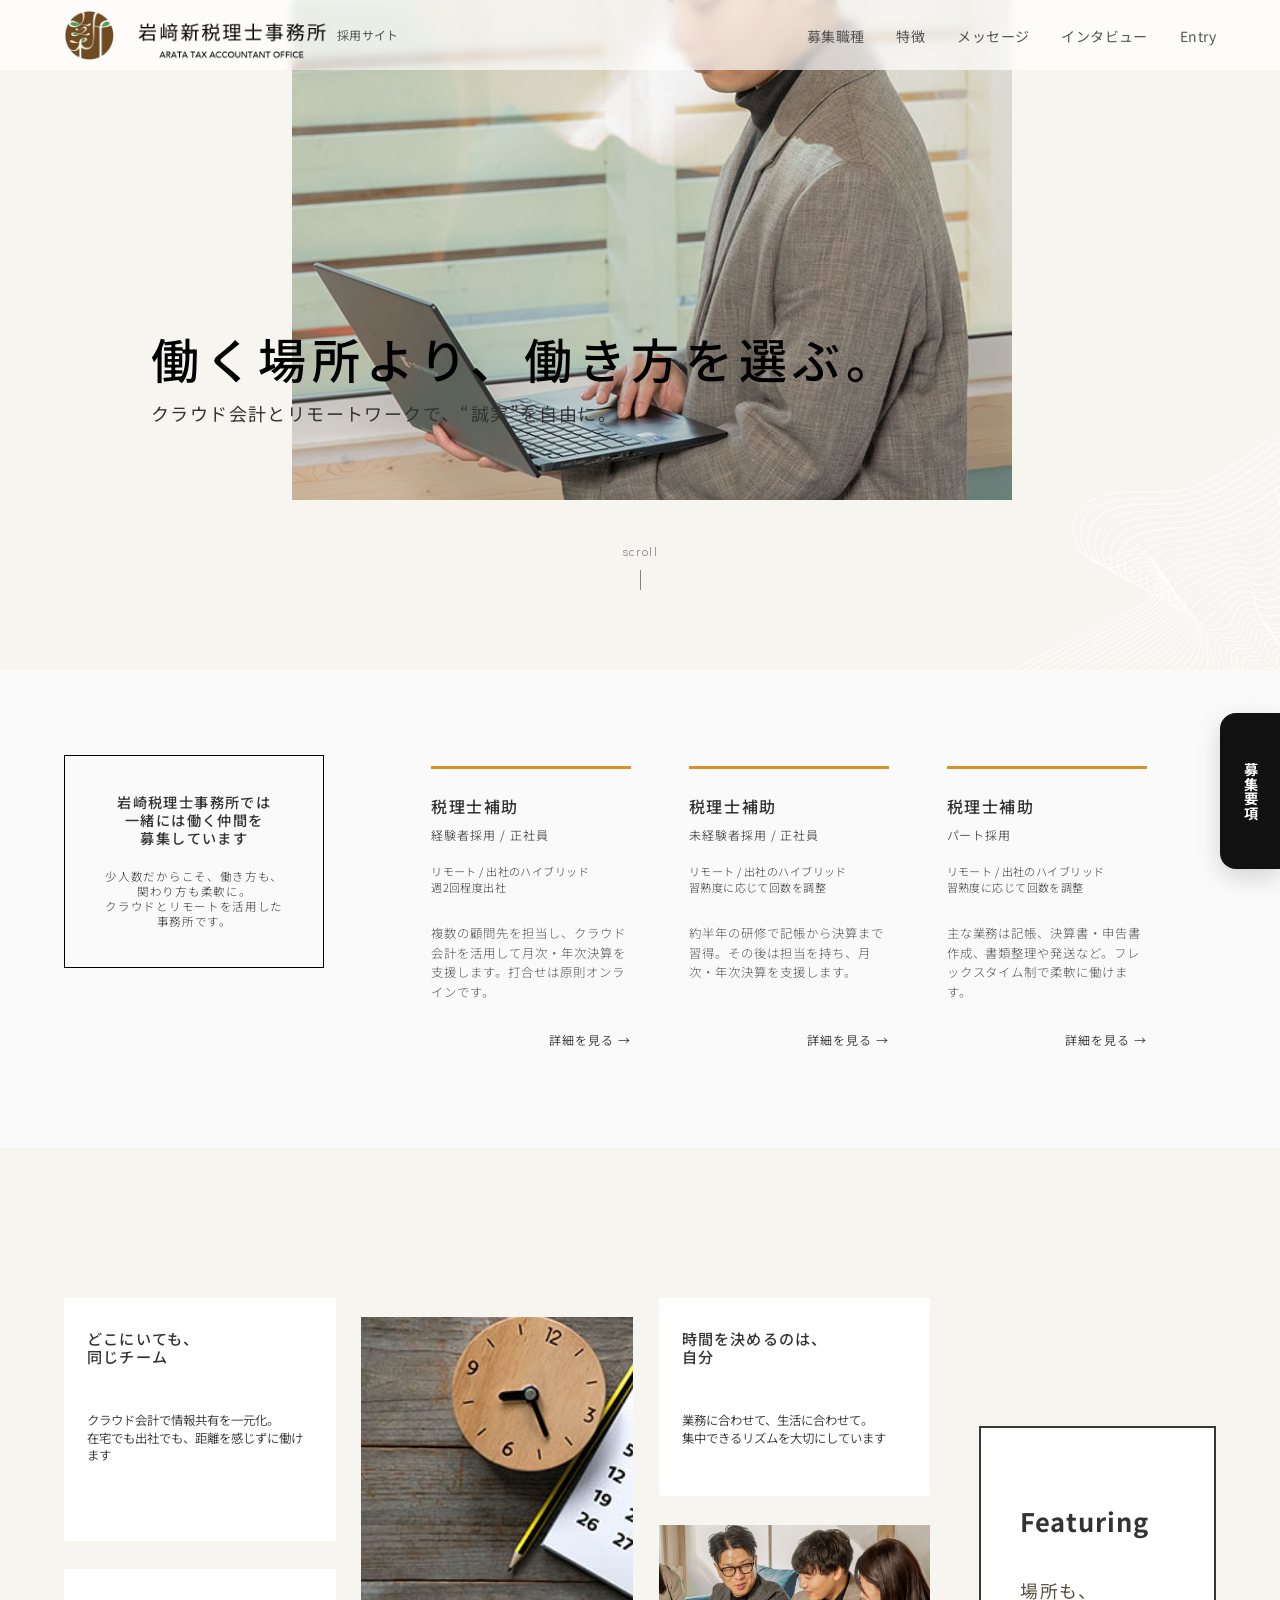
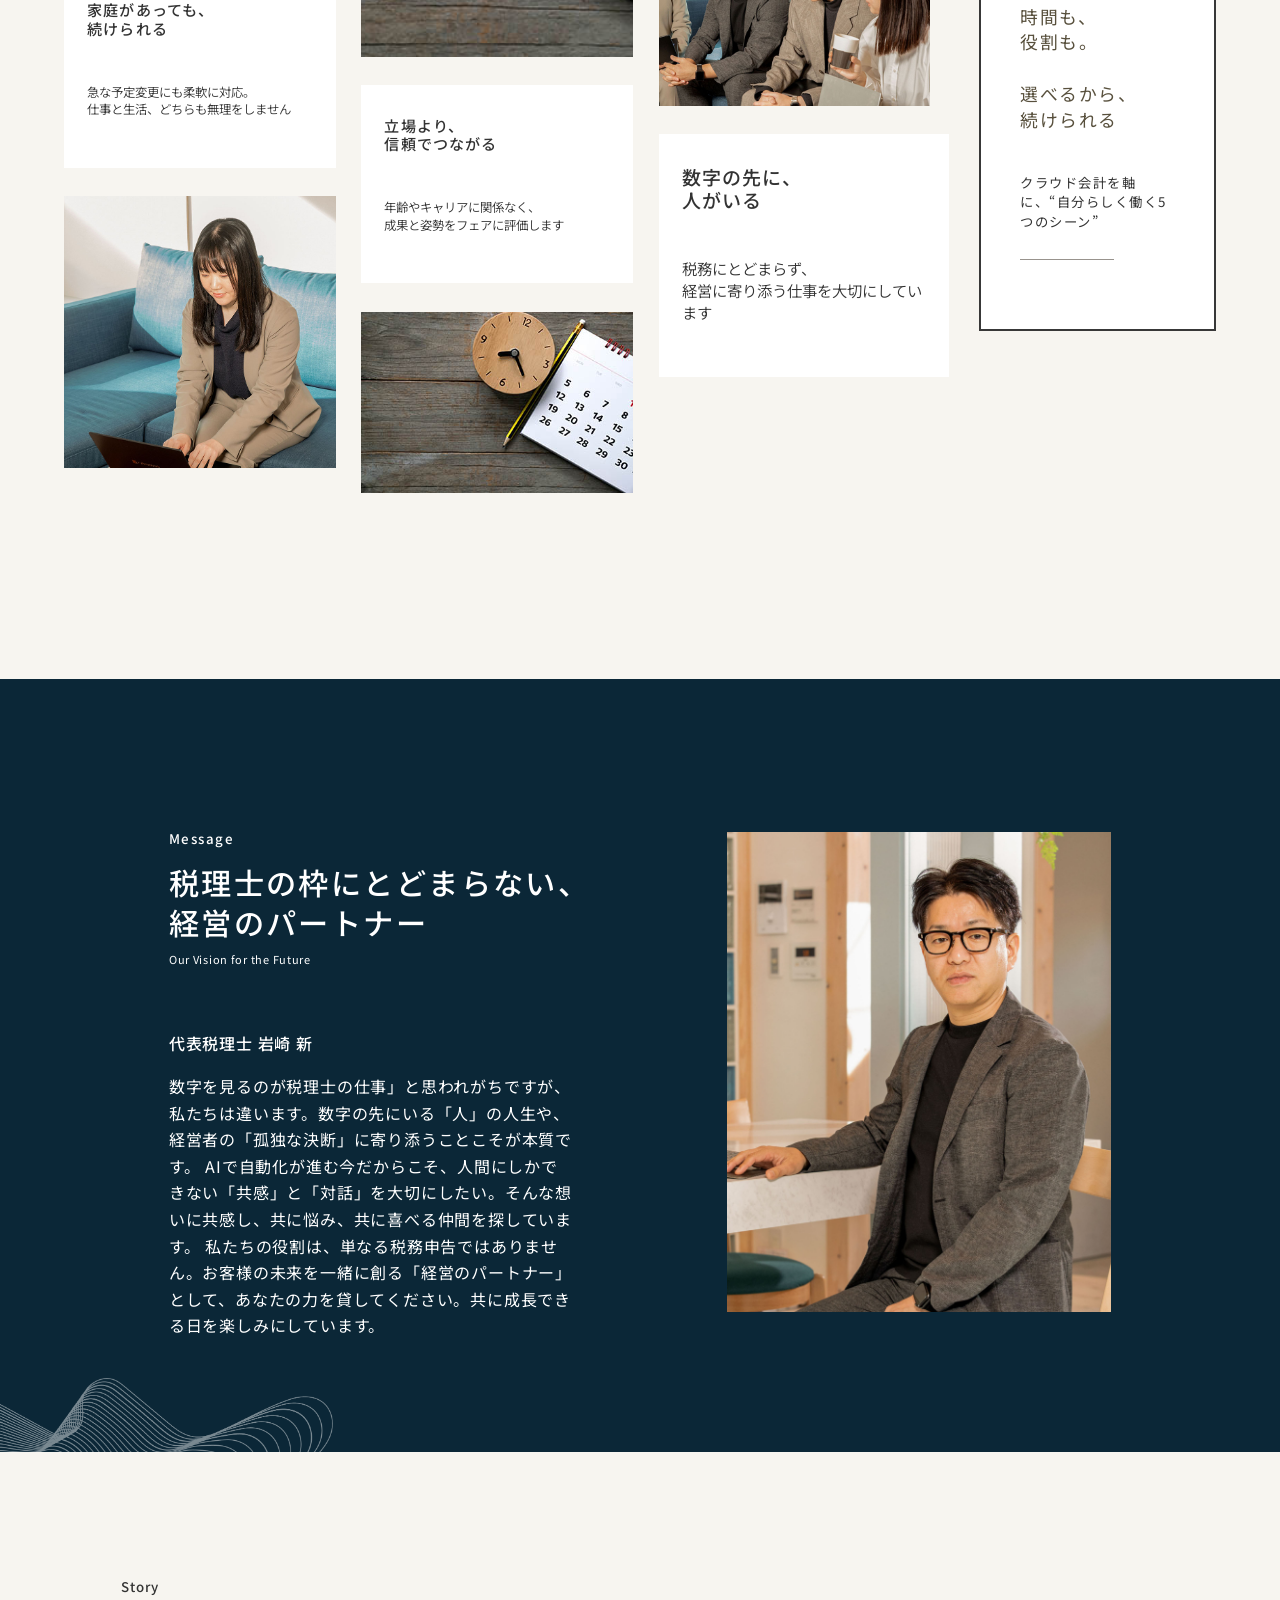
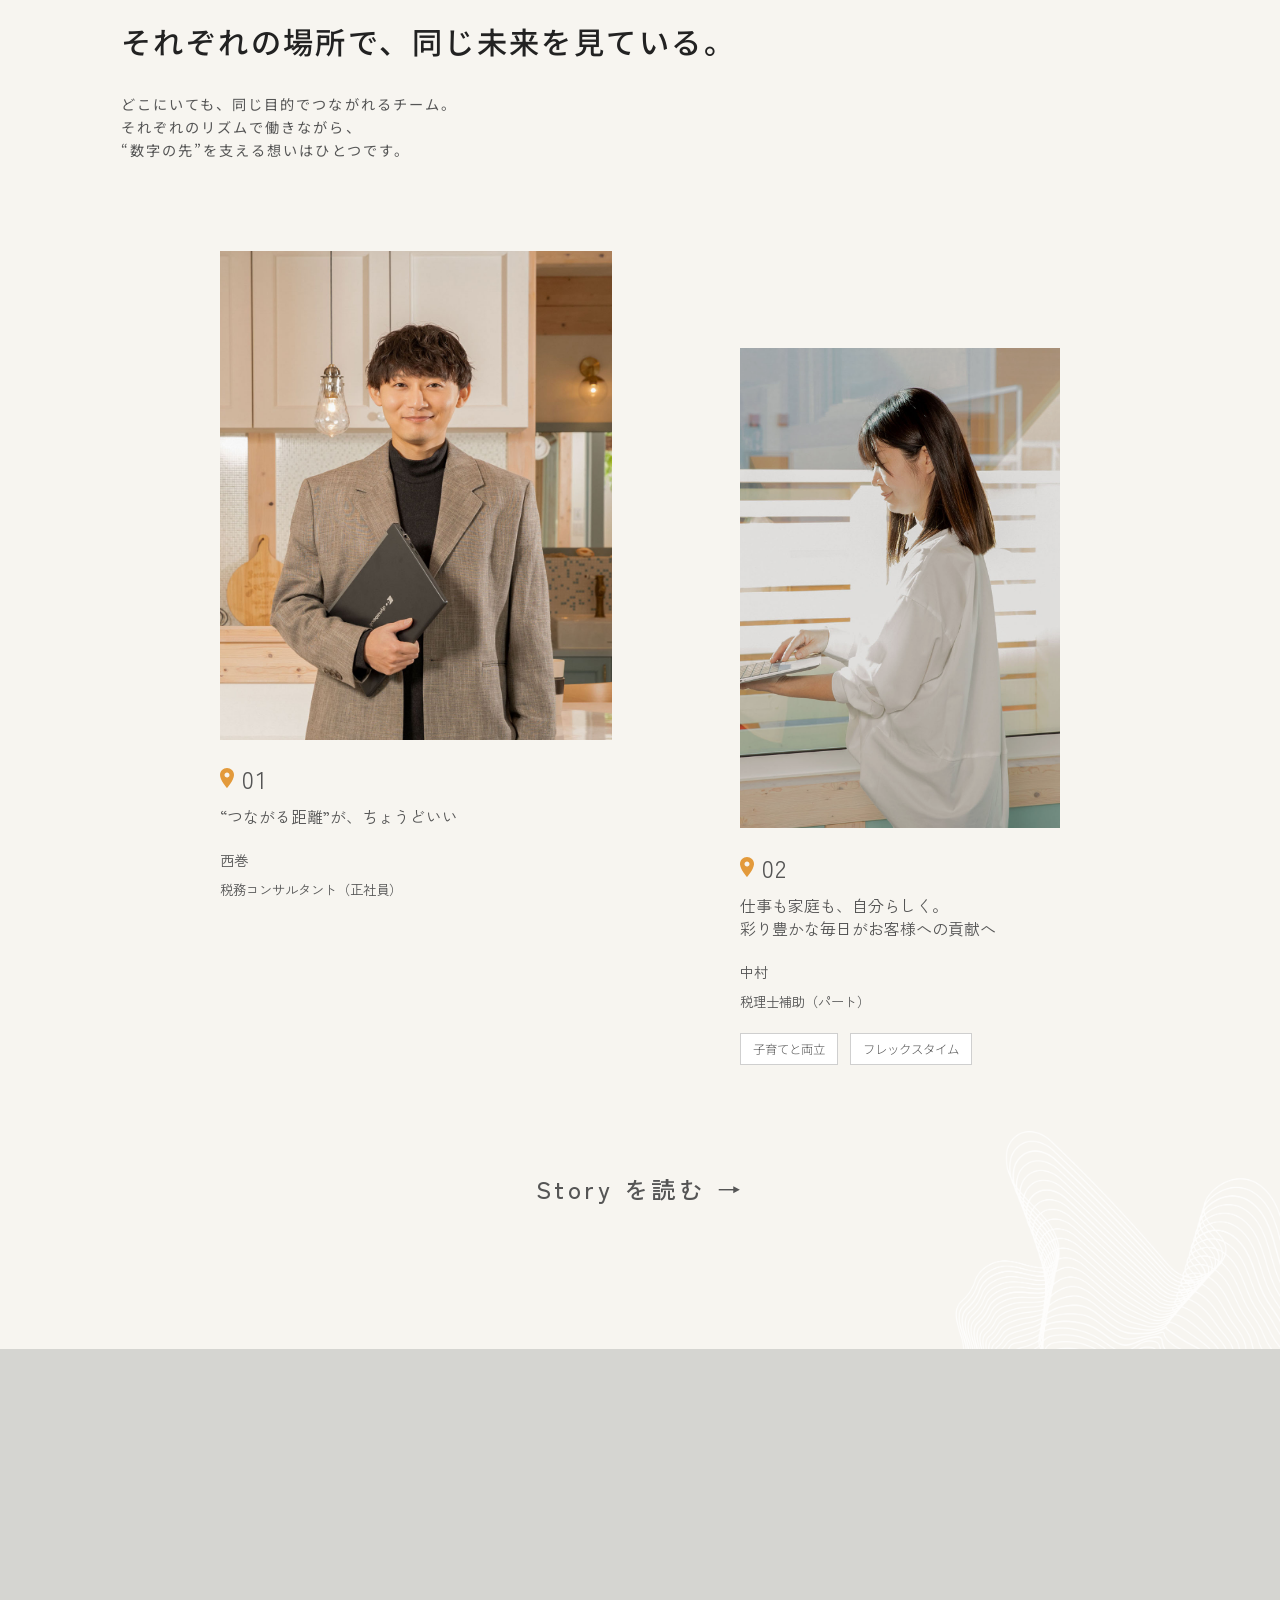
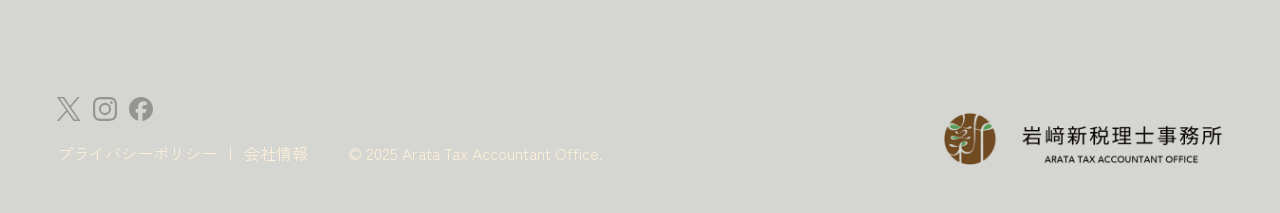
==== index.html @ b3fbb9f5 "Add files via upload 四校" ====
<!DOCTYPE html>
<html lang="ja">
<head>
  <meta charset="UTF-8" />
  <meta name="viewport" content="width=device-width, initial-scale=1.0" />
  <link rel="preconnect" href="https://fonts.googleapis.com">
  <link rel="preconnect" href="https://fonts.gstatic.com" crossorigin>
  <link href="https://fonts.googleapis.com/css2?family=Zen+Kaku+Gothic+New:wght@300;400;500;700&display=swap" rel="stylesheet">
  <link href="https://fonts.googleapis.com/css2?family=Noto+Sans+JP:wght@400;500&display=swap" rel="stylesheet">
  <link rel="icon" href="img/favicon.png">
  <title>採用情報｜岩﨑新税理士事務所</title>
  <link rel="stylesheet" href="./css/style.css">
</head>
<body class="page-home">
  <header class="site-header">
    <div class="site-header__inner l-container">
      <div class="site-header__branding">
        <h1 class="site-header__logo">
          <a href="index.html" class="site-header__logo-link">
            <img src="img/logo_header.png" alt="岩崎税理士事務所">
          </a>
        </h1>

        <p class="site-header__label">採用サイト</p>
      </div>

      <nav class="site-header__nav" aria-label="グローバルナビゲーション">
        <ul class="site-header__list">
          <li class="site-header__item">
            <a href="#recruit" class="site-header__link">募集職種</a>
          </li>
          <li class="site-header__item">
            <a href="#feature" class="site-header__link">特徴</a>
          </li>
          <li class="site-header__item">
            <a href="#message" class="site-header__link">メッセージ</a>
          </li>
          <li class="site-header__item">
            <a href="#story" class="site-header__link">インタビュー</a>
          </li>
          <li class="site-header__item">
            <a href="entry/index.html" class="site-header__link">Entry</a>
          </li>
        </ul>
      </nav>
    </div>
  </header>
  <header class="sp-header">
    <a href="./" class="sp-header__brand" aria-label="岩崎新税理士事務所 採用サイト">
      <img src="img/logo_header.png" alt="岩崎新税理士事務所">
      <span class="sp-header__site-label">採用サイト</span>
    </a>

    <button class="sp-header__menu" type="button" aria-label="メニューを開く" aria-expanded="false" aria-controls="sp-nav-panel">
    <svg xmlns="http://www.w3.org/2000/svg" width="20" height="17" viewBox="0 0 20 17" fill="none" aria-hidden="true">
      <rect width="20" height="1" fill="white"/>
      <rect y="8" width="20" height="1" fill="white"/>
      <rect y="16" width="20" height="1" fill="white"/>
    </svg>
    </button>
    <div class="sp-nav-overlay" id="sp-nav-overlay" aria-hidden="true"></div>

    <div class="sp-nav-panel" id="sp-nav-panel" aria-hidden="true">
      <nav class="sp-nav" aria-label="スマートフォンメニュー">
        <ul class="sp-nav__list">
          <li class="sp-nav__item"><a href="#recruit">募集職種</a></li>
          <li class="sp-nav__item"><a href="#feature-sp">特徴</a></li>
          <li class="sp-nav__item"><a href="#message">メッセージ</a></li>
          <li class="sp-nav__item"><a href="#story">インタビュー</a></li>
          <li class="sp-nav__item"><a href="entry/index.html">Entry</a></li>
        </ul>
      </nav>
    </div>
  </header>
  <main>
    <section class="hero">
      <!-- 等高線 -->
      <div class="hero__ornament" aria-hidden="true">
       <img src="img/contour.png" alt="">
      </div>
      <div class="hero__inner l-container">
        <div class="hero__visual-area">
          <figure class="hero__image-box">
            <picture>
              <source media="(max-width: 768px)" srcset="./img/nishimaki-sp-FV.jpg">
              <img src="./img/nishimaki-pc-FV.jpg" alt="西巻先生">
            </picture>
          </figure>
          <div class="hero__copy">
            <h1 class="hero__title">働く場所より、働き方を選ぶ。</h1>
            <p class="hero__subtitle">クラウド会計とリモートワークで、“誠実”を自由に。</p>
          </div>
        </div>
        <div class="hero__scroll">
          <span class="hero__scroll-text">scroll</span>
          <span class="hero__scroll-line"></span>
        </div>
      </div>
    </section>
  
    <!--追従するCTAボタン-->
    <a href="requirements/index.html" class="fv-cta" aria-label="募集要項へ移動">
      <span class="fv-cta__text">募集要項</span>
    </a>

    <section class="recruit" id="recruit">
      <div class="recruit__inner l-container">
        
        <div class="recruit__lead-box">
          <div class="recruit__lead-inner">
            <h2 class="recruit__lead-title">
              岩崎税理士事務所では<br>
              一緒には働く仲間を<br>
              募集しています
            </h2>
            <p class="recruit__lead-text">
              少人数だからこそ、働き方も、<br>
              関わり方も柔軟に。<br>
              クラウドとリモートを活用した<br>
              事務所です。
            </p>
          </div>
        </div>

        <div class="recruit__content-area">
          <article class="recruit__card">
            <h3 class="recruit__card-title">税理士補助</h3>
            <p class="recruit__card-status">経験者採用 / 正社員</p>
            <p class="recruit__card-desc">リモート / 出社のハイブリッド<br>週2回程度出社</p>
            <p class="recruit__card-detail">複数の顧問先を担当し、クラウド会計を活用して月次・年次決算を支援します。打合せは原則オンラインです。</p>
            <a href="requirements/index.html" class="recruit__card-link">詳細を見る →</a>
          </article>

          <article class="recruit__card">
            <h3 class="recruit__card-title">税理士補助</h3>
            <p class="recruit__card-status">未経験者採用 / 正社員</p>
            <p class="recruit__card-desc">リモート / 出社のハイブリッド<br>習熟度に応じて回数を調整</p>
            <p class="recruit__card-detail">約半年の研修で記帳から決算まで習得。その後は担当を持ち、月次・年次決算を支援します。</p>
            <a href="requirements/index.html" class="recruit__card-link">詳細を見る →</a>
          </article>

          <article class="recruit__card">
            <h3 class="recruit__card-title">税理士補助</h3>
            <p class="recruit__card-status">パート採用</p>
            <p class="recruit__card-desc">リモート / 出社のハイブリッド<br>習熟度に応じて回数を調整</p>
            <p class="recruit__card-detail">主な業務は記帳、決算書・申告書作成、書類整理や発送など。フレックスタイム制で柔軟に働けます。</p>
            <a href="requirements/index.html" class="recruit__card-link">詳細を見る →</a>
          </article>
        </div>

      </div>
    </section>

  <section class="feature" id="feature">
    <div class="feature__inner l-container">

      <div class="feature__col feature__col--left">
        <article class="feature-card feature-card--text feature-card--t1">
          <h2 class="feature-card__title">どこにいても、<br>同じチーム</h2>
          <p class="feature-card__text">
            クラウド会計で情報共有を一元化。<br>在宅でも出社でも、距離を感じずに働けます
          </p>
        </article>

        <article class="feature-card feature-card--text feature-card--t2">
          <h2 class="feature-card__title">家庭があっても、<br>続けられる</h2>
          <p class="feature-card__text">
            急な予定変更にも柔軟に対応。<br>仕事と生活、どちらも無理をしません
          </p>
        </article>

        <figure class="feature-card feature-card--photo feature-card--p1">
          <img src="./img/featuring-women.jpg" alt="働く人物">
        </figure>
      </div>

      <div class="feature__col feature__col--center">
        <figure class="feature-card feature-card--photo feature-card--p2">
          <img src="img/sumple.jpg" alt="電球の写真">
        </figure>

        <article class="feature-card feature-card--text feature-card--t3">
          <h2 class="feature-card__title">立場より、<br>信頼でつながる</h2>
          <p class="feature-card__text">
            年齢やキャリアに関係なく、<br>成果と姿勢をフェアに評価します
          </p>
        </article>

        <figure class="feature-card feature-card--photo feature-card--p3">
          <img src="img/sumple.jpg" alt="時計とカレンダー">
        </figure>
      </div>

      <div class="feature__col feature__col--right">
        <article class="feature-card feature-card--text feature-card--t4">
          <h2 class="feature-card__title">時間を決めるのは、<br>自分</h2>
          <p class="feature-card__text">
            業務に合わせて、生活に合わせて。<br>集中できるリズムを大切にしています
          </p>
        </article>

        <figure class="feature-card feature-card--photo feature-card--p4">
          <img src="./img/featuring-set.jpg" alt="打ち合わせ風景">
        </figure>

        <article class="feature-card feature-card--text feature-card--t5">
          <h2 class="feature-card__title">数字の先に、<br>人がいる</h2>
          <p class="feature-card__text">
            税務にとどまらず、<br>経営に寄り添う仕事を大切にしています
          </p>
        </article>
      </div>

      <aside class="feature-panel">
        <div class="feature-panel__inner">
          <p class="feature-panel__heading">Featuring</p>
          <h2 class="feature-panel__title">
            場所も、<br>
            時間も、<br>
            役割も。<br>
            <br>
            選べるから、<br>
            続けられる
          </h2>
          <p class="feature-panel__text">
            クラウド会計を軸に、“自分らしく働く5つのシーン”
          </p>
          <span class="feature-panel__line"></span>
        </div>
      </aside>

    </div>
  </section>

  <section class="feature-sp" id="feature-sp" aria-labelledby="feature-sp-title">
    <div class="feature-sp__viewport">
      <div class="feature-sp__track">
        
        <aside class="feature-sp__panel">
          <div class="feature-sp__panel-inner">
            <p class="feature-sp__eyebrow" aria-hidden="true">
              <span class="feature-sp__eyebrow-f">F</span><span class="feature-sp__eyebrow-rest">eaturing</span>
            </p>

            <h2 class="feature-sp__lead" id="feature-sp-title">
              <span class="feature-sp__lead-top">
                <span>場所も、</span>
                <span>時間も、</span>
                <span>役割も。</span>
              </span>
              <span class="feature-sp__lead-bottom">
                選べるから、<br>
                続けられる
              </span>
            </h2>

            <p class="feature-sp__intro">
              クラウド会計を軸に、<br>
              “自分らしく働く5つのシーン”
            </p>
          </div>
        </aside>

        <article class="feature-sp__card">
          
          <div class="feature-sp__body">
            <h3 class="feature-sp__title">
              どこにいても、<br>
              同じチーム
            </h3>
            <p class="feature-sp__text">
              クラウド会計で情報共有を一元化。<br>
              在宅でも出社でも、距離を感じずに働けます
            </p>
          </div>
          <figure class="feature-sp__image">
            <img src="./img/featuring-women.jpg" alt="働く人物">
          </figure>
        </article>

        <article class="feature-sp__card">
          
          <div class="feature-sp__body">
            <h3 class="feature-sp__title">
              時間を決めるのは、自分
            </h3>
            <p class="feature-sp__text">
              業務に合わせて、<br>
              生活に合わせて。<br>
              集中できるリズムを大切にしています
            </p>
          </div>
          <figure class="feature-sp__image">
            <img src="./img/sumple.jpg" alt="時計とカレンダー">
          </figure>
        </article>

        <article class="feature-sp__card">
          
          <div class="feature-sp__body">
            <h3 class="feature-sp__title">
              家庭があっても、続けられる
            </h3>
            <p class="feature-sp__text">
              急な予定変更にも柔軟に対応。<br>
              仕事と生活、どちらも無理をしません
            </p>
          </div>
          <figure class="feature-sp__image">
            <img src="./img/featuring-set.jpg" alt="打ち合わせ風景">
          </figure>
        </article>

        <article class="feature-sp__card">
          
          <div class="feature-sp__body">
            <h3 class="feature-sp__title">
              立場より、<br>
              信頼でつながる
            </h3>
            <p class="feature-sp__text">
              年齢やキャリアに関係なく、<br>
              成果と姿勢をフェアに評価します
            </p>
          </div>
          <figure class="feature-sp__image">
            <img src="./img/sumple.jpg" alt="電球の写真">
          </figure>
        </article>

        <article class="feature-sp__card">
          
          <div class="feature-sp__body">
            <h3 class="feature-sp__title">
              数字の先に、<br>人がいる
            </h3>
            <p class="feature-sp__text">
              税務にとどまらず、<br>
              経営に寄り添う仕事を大切にしています
            </p>
          </div>
          <figure class="feature-sp__image">
            <img src="./img/sumple.jpg" alt="書類を見る人物">
          </figure>
        </article>

      </div>
    </div>
  </section>
  

  <section class="message" id="message">
    <div class="message__ornament" aria-hidden="true">
     <img src="img/contour2.png" alt="">
    </div>
    <div class="message__inner l-container">
    <div class="message__header">
      <p class="message__eyebrow">Message</p>
      <h2 class="message__title">
        税理士の枠にとどまらない、<br>
        経営のパートナー 
      </h2>
      <p class="message__sub">Our Vision for the Future</p>
    </div>

    <figure class="message__image">
      <img src="./img/iwasaki.jpg" alt="メッセージセクションの人物写真">
    </figure>

    <div class="message__text">
      <p class="message__name">代表税理士 岩崎 新</p>
      <p>
        数字を見るのが税理士の仕事」と思われがちですが、私たちは違います。数字の先にいる「人」の人生や、経営者の「孤独な決断」に寄り添うことこそが本質です。 AIで自動化が進む今だからこそ、人間にしかできない「共感」と「対話」を大切にしたい。そんな想いに共感し、共に悩み、共に喜べる仲間を探しています。 私たちの役割は、単なる税務申告ではありません。お客様の未来を一緒に創る「経営のパートナー」として、あなたの力を貸してください。共に成長できる日を楽しみにしています。
      </p>
    </div>
    </div>
  </section>

  <section class="top-story" id="story">
   <div class="story__ornament" aria-hidden="true">
    <img src="img/contour3.png" alt="">
   </div>
   <div class="story__inner l-container">
    <div class="story__heading">
      <p class="story__eyebrow">Story</p>
      <h2 class="story__title">それぞれの場所で、<br class="u-sp">同じ未来を見ている。</h2>
      <p class="story__lead">
        どこにいても、同じ目的でつながれるチーム。<br>
        それぞれのリズムで働きながら、<br>
        “数字の先”を支える想いはひとつです。
      </p>
    </div>

    <div class="story__list">
      <article class="story-card story-card--01">
        <div class="story-card__intro">
          <div class="story-card__head">
            <span class="story-card__pin" aria-hidden="true">
              <svg xmlns="http://www.w3.org/2000/svg" width="14" height="20" viewBox="0 0 14 20" fill="none">
                <path d="M7 9.5C6.33696 9.5 5.70107 9.23661 5.23223 8.76777C4.76339 8.29893 4.5 7.66304 4.5 7C4.5 6.33696 4.76339 5.70107 5.23223 5.23223C5.70107 4.76339 6.33696 4.5 7 4.5C7.66304 4.5 8.29893 4.76339 8.76777 5.23223C9.23661 5.70107 9.5 6.33696 9.5 7C9.5 7.3283 9.43534 7.65339 9.3097 7.95671C9.18406 8.26002 8.99991 8.53562 8.76777 8.76777C8.53562 8.99991 8.26002 9.18406 7.95671 9.3097C7.65339 9.43534 7.3283 9.5 7 9.5ZM7 0C5.14348 0 3.36301 0.737498 2.05025 2.05025C0.737498 3.36301 0 5.14348 0 7C0 12.25 7 20 7 20C7 20 14 12.25 14 7C14 5.14348 13.2625 3.36301 11.9497 2.05025C10.637 0.737498 8.85652 0 7 0Z" fill="#E39A3B"/>
              </svg>
            </span>
            <p class="story-card__number">01</p>
          </div>
          <h3 class="story-card__catch">“つながる距離”が、ちょうどいい</h3>
        </div>

        <figure class="story-card__image">
          <picture>
          <source media="(max-width: 768px)" srcset="./img/nishimaki-story-sp.jpg">
          <img src="./img/nishimaki-story.jpg" alt="西巻">
        </picture>
        </figure>

        <div class="story-card__profile">
          <p class="story-card__profile-inline">西巻 <span>|</span> 税務コンサルタント（正社員）</p>
          <p class="story-card__name">西巻</p>
          <p class="story-card__meta">税務コンサルタント（正社員）</p>
        </div>
      </article>

      <article class="story-card story-card--02">
        <div class="story-card__intro">
          <div class="story-card__head">
            <span class="story-card__pin" aria-hidden="true">
              <svg xmlns="http://www.w3.org/2000/svg" width="14" height="20" viewBox="0 0 14 20" fill="none">
                <path d="M7 9.5C6.33696 9.5 5.70107 9.23661 5.23223 8.76777C4.76339 8.29893 4.5 7.66304 4.5 7C4.5 6.33696 4.76339 5.70107 5.23223 5.23223C5.70107 4.76339 6.33696 4.5 7 4.5C7.66304 4.5 8.29893 4.76339 8.76777 5.23223C9.23661 5.70107 9.5 6.33696 9.5 7C9.5 7.3283 9.43534 7.65339 9.3097 7.95671C9.18406 8.26002 8.99991 8.53562 8.76777 8.76777C8.53562 8.99991 8.26002 9.18406 7.95671 9.3097C7.65339 9.43534 7.3283 9.5 7 9.5ZM7 0C5.14348 0 3.36301 0.737498 2.05025 2.05025C0.737498 3.36301 0 5.14348 0 7C0 12.25 7 20 7 20C7 20 14 12.25 14 7C14 5.14348 13.2625 3.36301 11.9497 2.05025C10.637 0.737498 8.85652 0 7 0Z" fill="#E39A3B"/>
              </svg>
            </span>
            <p class="story-card__number">02</p>
          </div>
          <h3 class="story-card__catch">
            仕事も家庭も、自分らしく。<br>
            彩り豊かな毎日がお客様への貢献へ
          </h3>
        </div>

        <figure class="story-card__image" data-tone="bright">
          <picture>
            <source media="(max-width: 768px)" srcset="./img/nakamura-story-sp.jpg">
            <img src="./img/nakamura-story-top.jpg" alt="中村">
          </picture>
        </figure>

        <div class="story-card__profile">
          <p class="story-card__profile-inline">中村 <span>|</span> 税理士補助（パート）</p>
          <p class="story-card__name">中村</p>
          <p class="story-card__meta">税理士補助（パート）</p>
        </div>

        <div class="story-card__tags">
          <span class="story-card__tag">子育てと両立</span>
          <span class="story-card__tag">フレックスタイム</span>
        </div>
      </article>
    </div>

    <div class="story__footer">
      <a href="story/index.html" class="story__link">Story を読む →</a>
    </div>
   </div>
  </section>
  </main>
  <footer class="site-footer">
   <div class="site-footer__inner l-container">

    <div class="site-footer__left">
      <div class="site-footer__social">
        <a href="https://x.com/taxmania11" target="_blank" class="site-footer__social-link" aria-label="X">
          <img src="img/icon-X.svg" alt="X">
        </a>
        <a href="https://www.instagram.com/iwasaki_tax_office/" target="_blank"class="site-footer__social-link" aria-label="Instagram">
          <img src="img/icon-Instagram.svg" alt="Instagram" target="_blank">
        </a>
        <a href="https://www.facebook.com/people/%E5%B2%A9%EF%A8%91%E6%96%B0%E7%A8%8E%E7%90%86%E5%A3%AB%E4%BA%8B%E5%8B%99%E6%89%80/100089479747477/" target="_blank"class="site-footer__social-link" aria-label="Facebook">
          <img src="img/icon-facebook.svg" alt="Facebook">
        </a>
      </div>

      <div class="site-footer__bottom">
        <nav class="site-footer__nav" aria-label="フッターナビゲーション">
          <a href="https://iwasaki-taxoffice.jp/privacy/" class="site-footer__nav-link">プライバシーポリシー</a>
          <a href="https://iwasaki-taxoffice.jp/office/" class="site-footer__nav-link">会社情報</a>
        </nav>

        <p class="site-footer__copy">
          © 2025 Arata Tax Accountant Office.
        </p>
      </div>
    </div>

    <div class="site-footer__right">
      <a href="index.html" class="site-header__logo-link">
        <img src="./img/logo_header.png" alt="岩崎税理士事務所">
      </a>
    </div>

   </div>
  </footer>

  

  <script>
    //ページ読み込みフェードイン
    window.addEventListener('load', () => {
      document.body.classList.add('is-loaded');
    });
    //ヘッダーの昇降
    let lastScrollY = window.scrollY;
    const header = document.querySelector('.site-header');

    window.addEventListener('scroll', () => {
    const currentScrollY = window.scrollY;

    if (Math.abs(currentScrollY - lastScrollY) < 5) return;

    if (currentScrollY > lastScrollY && currentScrollY > 80) {
        header.classList.add('is-hidden');
    } else {
        header.classList.remove('is-hidden');
    }

    lastScrollY = currentScrollY;
    });

    //追従するCTAボタンのscript
    const cta = document.querySelector('.fv-cta');
    const footer = document.querySelector('.site-footer');

    const observer = new IntersectionObserver((entries) => {
      entries.forEach(entry => {
        if (entry.isIntersecting) {
          cta.classList.add('is-hidden');
        } else {
          cta.classList.remove('is-hidden');
        }
      });
    });

    observer.observe(footer);

  // -----------------------------------------------------------------
  // フェードアップ
  // -----------------------------------------------------------------
  const cards = document.querySelectorAll('.story-card');

  // 【修正箇所1】
  // Observerの中では、自分自身を el として参照するように
  // setTimeoutを整理します。
  const storyObserver = new IntersectionObserver((entries) => {
      entries.forEach((entry) => {
        if (entry.isIntersecting) {
          const el = entry.target;

          if (el.classList.contains('story-card--01')) {
            setTimeout(() => el.classList.add('is-show'), 0);
          }

          if (el.classList.contains('story-card--02')) {
            setTimeout(() => el.classList.add('is-show'), 200);
          }

          // 【修正箇所2】
          // 監視を解除する処理を、setTimeoutの外（＝この el が画面に入った時点）
          // に、1回だけ記述します。
          storyObserver.unobserve(el);
        }
      });
    }, {
      rootMargin: '0px 0px -150px 0px',
      threshold: 0.2
    });

// 【修正箇所3】
// ここで、正しいObserver名（storyObserver）を使って監視を開始します。
cards.forEach(card => storyObserver.observe(card));
    //ハンバーガー開閉のscript
    document.addEventListener('DOMContentLoaded', function () {
    const menuButton = document.querySelector('.sp-header__menu');
    const navPanel = document.querySelector('.sp-nav-panel');
    const overlay = document.querySelector('.sp-nav-overlay');
    const navLinks = document.querySelectorAll('.sp-nav__item a');

    if (!menuButton || !navPanel || !overlay) return;

    const openNav = () => {
      navPanel.classList.remove('is-closing');
      overlay.classList.remove('is-closing');

      navPanel.classList.add('is-open');
      overlay.classList.add('is-open');
      document.body.classList.add('is-nav-open');

      menuButton.setAttribute('aria-expanded', 'true');
      menuButton.setAttribute('aria-label', 'メニューを閉じる');
      navPanel.setAttribute('aria-hidden', 'false');
      overlay.setAttribute('aria-hidden', 'false');
    };

    const closeNav = () => {
      navPanel.classList.add('is-closing');
      overlay.classList.add('is-closing');

      navPanel.classList.remove('is-open');
      overlay.classList.remove('is-open');
      document.body.classList.remove('is-nav-open');

      menuButton.setAttribute('aria-expanded', 'false');
      menuButton.setAttribute('aria-label', 'メニューを開く');
      navPanel.setAttribute('aria-hidden', 'true');
      overlay.setAttribute('aria-hidden', 'true');

      window.setTimeout(() => {
        navPanel.classList.remove('is-closing');
        overlay.classList.remove('is-closing');
      }, 240);
    };

    const toggleNav = () => {
      const isOpen = menuButton.getAttribute('aria-expanded') === 'true';
      if (isOpen) {
        closeNav();
      } else {
        openNav();
      }
    };

    menuButton.addEventListener('click', toggleNav);
    overlay.addEventListener('click', closeNav);

    navLinks.forEach(link => {
      link.addEventListener('click', closeNav);
    });

    document.addEventListener('keydown', function (e) {
      if (e.key === 'Escape' && menuButton.getAttribute('aria-expanded') === 'true') {
        closeNav();
      }
    });
  });
  </script>

</body>
</html>
</body>
</html>
---- css/style.css ----
/* #region root reset base common*/
/* =============================================
   :root（共通トークン）
   ============================================= */
:root {
  --font-base: "Noto Sans JP", "Hiragino Sans", "Yu Gothic", sans-serif;
  --font-jp-gothic: "Zen Kaku Gothic New", sans-serif;

  --container-max: 1440px;
  --header-h: clamp(64px, 5.5vw, 80px);

  --color-header-bg: rgba(255, 255, 255, 0.67);
  --color-text: #333;
  --color-text-muted: #555;
  --color-text-strong: #222222;
  --color-bg-base: #F7F5F0;
  --footer-bg-base: #D5D5D1;

  --color-accent: #E39A3B;

  --header-label-size: clamp(12px, 0.9vw, 14px);
  --header-nav-size: clamp(14px, 0.9vw, 16px);

  --sp-nav-bg: #F7F5F2;
  --sp-nav-overlay: rgba(0, 0, 0, 0.28);
  --sp-nav-open-duration: 300ms;
  --sp-nav-close-duration: 220ms;
  --sp-nav-ease: ease;
  --sp-nav-width: calc(100% - 140px);
  --sp-nav-padding-top: 112px;
  --sp-nav-padding-x: 24px;

  --footer-gray: #D5D5D1;
  --footer-text: #FCEFD9;
  --footer-icon: #969592;

  --footer-height-pc: 464px;
  --footer-logo-w: 280px;
  --footer-icon-size: 24px;

  --footer-padding-x: clamp(24px, 4.44vw, 64px);
  --footer-padding-y: clamp(56px, 6.67vw, 96px);
  --footer-gap: clamp(32px, 5vw, 72px);

  --footer-font-size: 16px;
  --footer-font-size-sp: 14px;

  --footer-link-underline-h: 2px;
  --footer-link-underline-offset: -6px;
}


/* ============================================
   RESET（ブラウザ初期化）
   ============================================= */
*,
*::before,
*::after {
  box-sizing: border-box;
}

html {
  -webkit-text-size-adjust: 100%;
  scroll-behavior: smooth;
}

body {
  margin: 0;
}

h1, h2, h3, h4, h5, h6,
p,
figure,
blockquote,
dl,
dd {
  margin: 0;
}

ul, ol {
  margin: 0;
  padding: 0;
  list-style: none;
}

img {
  max-width: 100%;
  height: auto;
  display: block;
  border-style: none;
}

a {
  text-decoration: none;
  color: inherit;
}

button,
input,
select,
textarea {
  font: inherit;
  color: inherit;
  border: none;
  background: none;
  outline: none;
  appearance: none;
}

table {
  border-collapse: collapse;
  border-spacing: 0;
}

/* =============================================
   BASE / COMMON（全体共通ルール）
   ============================================= */

/* body */
body {
  font-family: var(--font-base);
  color: var(--color-text);
  background: var(--color-bg-base);
  line-height: 1.8;
  overflow-x: hidden;
}

/* リンク共通挙動 */
a {
  transition: opacity 0.3s ease-out;
}

/* hover（PC） */
@media (hover: hover) {
  a:hover {
    opacity: 0.65;
  }
}

/* タップ（SP） */
a:active {
  opacity: 0.9;
}

/* タップ時のハイライト無効 */
a, button {
  -webkit-tap-highlight-color: transparent;
}

.l-container {
  width: 100%;
  max-width: var(--container-max);
  margin-inline: auto;
  padding-inline: clamp(24px, 5vw, 64px);
  box-sizing: border-box;
}

/* 共通img安全策 */
img {
  vertical-align: bottom;
}

/* ボタンカーソル */
button {
  cursor: pointer;
}
/* #endregion */
/* ページ読み込みフェードイン */
.page-home {
  opacity: 0;
  transition: opacity .4s ease;
}

.page-home.is-loaded {
  opacity: 1;
}

/* #region Header*/
/* =============================================
   Header
   ============================================= */
.site-header {
  position: fixed;
  top: 0;
  left: 0;
  width: 100%;
  height: var(--header-h);
  z-index: 100;
  background: var(--color-header-bg);
  backdrop-filter: blur(4px);
  transform: translateY(0);
  transition: transform 240ms ease;
}

.site-header.is-hidden {
  transform: translateY(-100%);
}

.site-header__inner {
  height: 100%;
  display: flex;
  align-items: center;
  justify-content: space-between;
}

/* ---------------------------------------------
   Branding
   --------------------------------------------- */
.site-header__branding {
  display: flex;
  align-items: center;
  gap: 10px;
  min-width: 0;
}

.site-header__logo {
  margin: 0;
  width: clamp(180px, 42%, 263px);
}

.site-header__logo-link {
  display: block;
  width: fit-content;
}

.site-header__logo img {
  width: min(100%, 263px);
  height: auto;
  display: block;
}

.site-header__label {
  flex: 0 0 auto;
  margin: 0;
  color: var(--color-text-muted);
  font-size: var(--header-label-size);
  font-weight: 400;
  line-height: 1;
  letter-spacing: 0.03em;
  white-space: nowrap;
}

/* ---------------------------------------------
   Navigation
   --------------------------------------------- */
.site-header__nav {
  flex: 0 0 auto;
}

.site-header__list {
  display: flex;
  align-items: center;
  gap: clamp(24px, 2.5vw, 40px);
}

.site-header__item {
  flex: 0 0 auto;
}

.site-header__link {
  display: inline-block;
  color: var(--color-text-muted);
  font-size: var(--header-nav-size);
  font-weight: 400;
  line-height: 1;
  letter-spacing: 0.03em;
  white-space: nowrap;
}
/* #endregion */

/* #region Hero*/
/* =============================================
   Heroセクション（FV）
   ============================================= */
.hero {
  width: 100%;
  min-height: clamp(520px, 55vh, 880px);
  position: relative;
}


/* =========================
    等高線
========================= */
.hero__ornament {
  position: absolute;
  right: 0;
  bottom: 0;
  width: clamp(210px, 24vw, 500px);
  aspect-ratio: 930 / 720;
  pointer-events: none;
  z-index: 1;
  overflow: hidden;
  /* opacity: 0.5; */
}

.hero__ornament img {
  display: block;
  width: calc(100% + 40px);
  height: calc(100% + 40px);
  /* object-fit: contain; */
}

.hero__inner {
  /* FV専用グリッド定数をローカル化 */
  --hero-col-1: 98fr;
  --hero-col-2: 187fr;
  --hero-col-3: 900fr;
  --hero-col-4: 255fr;

  display: grid;
  grid-template-columns:
    var(--hero-col-1)
    var(--hero-col-2)
    var(--hero-col-3)
    var(--hero-col-4);

  grid-template-rows: clamp(320px, 42vw, 600px) auto;
  padding-bottom: 140px;
}

/* 画像とコピーを重ねるエリア */
.hero__visual-area {
  grid-column: 1 / 5;
  grid-row: 1 / 2;

  display: grid;
  grid-template-columns: inherit;
  grid-template-rows: 1fr;
}

/* 画像：3列目 */
.hero__image-box {
  grid-column: 3 / 4;
  grid-row: 1 / 2;

  width: 100%;
  height: 100%;
  background: #eee;
  overflow: hidden;
}

.hero__image-box img {
  width: 100%;
  height: 100%;
  object-fit: cover;
  object-position: center;
}

/* コピー：1〜3列を使って画像上に重ねる */
.hero__copy {
  grid-column: 1 / 4;
  grid-row: 1 / 2;

  align-self: end;
  padding-left: clamp(20px, 6.8vw, 98px);
  padding-bottom: clamp(30px, 5.5vw, 80px);
  pointer-events: none;
}

.hero__title {
  font-size: clamp(28px, 4vw, 48px);
  line-height: 1.2;
  margin-bottom: 0.2em;
  white-space: nowrap;
  font-weight: 500;
  letter-spacing: 5.7px;
  color: #000;
}

.hero__subtitle {
  font-size: clamp(14px, 1.8vw, 18px);
  color: #333;
  font-weight: 400;
  white-space: nowrap;
  letter-spacing: 1.4px;
}

/* スクロール */
.hero__scroll {
  grid-column: 1 / 5;
  grid-row: 2 / 3;

  justify-self: center;
  display: flex;
  flex-direction: column;
  align-items: center;
  padding-top: 40px;
}

.hero__scroll-text {
  font-family: "Zen Kaku Gothic New", sans-serif;
  color: rgba(51, 51, 51, 0.60);
  letter-spacing: 1.4px;
  font-weight: 400;
  font-size: 12px;
}

.hero__scroll-line {
  width: 1px;
  height: clamp(10px, 2vw, 20px);
  background: rgba(51, 51, 51, 0.60);
  margin-top: 8px;
}

.sp-header,
.sp-header__menu,
.sp-nav-overlay,
.sp-nav-panel {
  display: none;
}

@media (max-width: 768px) {
  /* =========================
     PC headerは消す
  ========================= */
  .site-header {
    display: none;
  }

  /* =========================
     SP header
  ========================= */
  .sp-header {
    display: flex;
    align-items: flex-start;
    justify-content: space-between;
    padding: 0;
    margin: 0;
    background: #f7f5f0;
  }

  .sp-header__brand {
    display: inline-flex;
    align-items: center;
    gap: clamp(8px, 1.4vw, 12px);
    text-decoration: none;
    color: #555;
    padding: 10px 0 0 14px;
  }

  .sp-header__brand img {
    display: block;
    width: clamp(104px, 18vw, 132px);
    height: auto;
    aspect-ratio: 104 / 19;
    flex: 0 0 auto;
  }

  .sp-header__site-label {
    margin-top: clamp(1px, 0.3vw, 2px);
    color: #555;
    font-family: "Noto Sans JP", sans-serif;
    font-size: clamp(10px, 1.5vw, 12px);
    font-weight: 400;
    line-height: 1;
    white-space: nowrap;
  }

  .sp-header__menu {
    display: inline-flex;
    align-items: center;
    justify-content: center;
    width: 40px;
    height: 40px;
    padding: 0;
    border: 0;
    background: #000;
    appearance: none;
    position: relative;
    z-index: 1100;
    cursor: pointer;
    }

  .sp-header__menu svg {
    display: block;
    width: 20px;
    height: 17px;
  }

  .sp-nav-overlay,
  .sp-nav-panel {
    display: block;
  }

  .sp-nav-overlay {
    position: fixed;
    inset: 0;
    background: var(--sp-nav-overlay);
    opacity: 0;
    visibility: hidden;
    pointer-events: none;
    transition:
      opacity var(--sp-nav-open-duration) var(--sp-nav-ease),
      visibility var(--sp-nav-open-duration) var(--sp-nav-ease);
    z-index: 1040;
  }

  .sp-nav-panel {
    position: fixed;
    inset: 0 0 0 auto;
    width: var(--sp-nav-width);
    height: 100vh;
    height: 100dvh;
    background: var(--sp-nav-bg);
    transform: translateX(100%);
    opacity: 1;
    visibility: hidden;
    pointer-events: none;
    transition:
      transform var(--sp-nav-open-duration) var(--sp-nav-ease),
      visibility var(--sp-nav-open-duration) var(--sp-nav-ease);
    z-index: 1050;
    overflow-y: auto;
  }

  .sp-nav {
    padding:
      var(--sp-nav-padding-top)
      var(--sp-nav-padding-x)
      40px;
  }

  .sp-nav__list {
    margin: 0;
    padding: 0;
    list-style: none;
  }

  .sp-nav__item + .sp-nav__item {
    margin-top: 24px;
  }

  .sp-nav__item a {
    display: inline-block;
    color: #222;
    text-decoration: none;
    font-size: 16px;
    line-height: 1.6;
    letter-spacing: 0.04em;
  }

  /* 開いた状態 */
  .sp-nav-panel.is-open {
    transform: translateX(0);
    visibility: visible;
    pointer-events: auto;
    transition-duration: var(--sp-nav-open-duration);
  }

  .sp-nav-overlay.is-open {
    opacity: 1;
    visibility: visible;
    pointer-events: auto;
    transition-duration: var(--sp-nav-open-duration);
  }

  /* 閉じる時だけ少し速く */
  .sp-nav-panel.is-closing {
    transition-duration: var(--sp-nav-close-duration);
  }

  .sp-nav-overlay.is-closing {
    transition-duration: var(--sp-nav-close-duration);
  }

  body.is-nav-open .sp-header__menu {
    overflow: hidden;
    opacity: 0;
    pointer-events: none;
  }

  body.is-nav-open {/*後ろの本体をスクロールさせない*/
  position: fixed;
  width: 100%;
  }
}

  /* =========================
     Hero base
  ========================= */
  /* .hero {
    position: relative;
    background: #f7f5f0;
    overflow: hidden;
  } */

  @media (max-width: 1280px) {
  .hero__inner {
    grid-template-rows: clamp(360px, 46vw, 500px) auto;
    padding-bottom: 80px;
  }
}

  @media (max-width: 980px) and (min-width: 600px) {
  .hero__inner {
    grid-template-rows: clamp(420px, 56vw, 640px) auto;
  }
}

@media (max-width: 980px) and (min-width: 600px) {
  .hero__image-box img {
    object-position: 30% center;
  }
}

  @media (max-width: 599px) {
  .hero__inner {
    display: block;/*grid削除*/
  }

  .hero__inner {
    padding-inline: 0;/*画像を←端に寄せるため*/
  }

  .hero__visual-area {
    display: block;
    width: clamp(281px, 66.6vw, 399px);
    margin-left: 0;
  }

  .hero__image-box {
    display: block;
    width: 100% !important;
    max-width: none;
    min-width: 0;
    height: auto;
    aspect-ratio: 281 / 392;
    margin: 0;
    justify-self: stretch;
    align-self: start;
    overflow: hidden;
  }

  .hero__image-box img {
    display: block;
    width: 100%;
    height: 100%;
    object-fit: cover;
    /* filter: brightness(0.92); */
  }


  /* =========================
     Copy
  ========================= */
  .hero__copy {
    position: absolute;
    left: 6%;
    top: clamp(
      50%,
      calc(50% + (8 * (500px - 100vw) / 110)),
      58%
    );
    display: inline-block;
    max-width: 76vw;
    /* width: min(420px, 78vw); */
    min-height: 44px;
    padding: 8px 11px 7px;
    box-sizing: border-box;
    background: rgba(255, 255, 255, 0.6);
    box-shadow: 0 0 8px rgba(255, 255, 255, 0.18);
  }

      .hero__title {
      margin: 0;
      color: #000;
      font-family: "Noto Sans JP", sans-serif;
      font-size: min(5vw, 29px);
      font-weight: 500;
      line-height: 1.15;
      letter-spacing: 2.408px;
    }

    .hero__subtitle {
      margin: 4px 0 0;
      color: #000;
      font-family: "Noto Sans JP", sans-serif;
      font-size: 7.525px;
      font-weight: 400;
      line-height: 1.2;
      letter-spacing: 0.602px;
    }
  }
    @media (max-width: 400px) {
    .hero__copy {
      bottom: 390px;
    }

    .hero__copy {
    max-width: 79vw;
    }
  }


/* =============================================
   FV CTA
   Heroの外に置く独立UI
   ============================================= */
:root {
  --fv-cta-right: max(0px, calc((100vw - 1580px) / 2));
  --fv-cta-bottom: clamp(24px, 2.4vw, 40px);
  --fv-cta-width: clamp(56px, 4.72vw, 68px);
  --fv-cta-height: clamp(136px, 12.22vw, 176px);
  --fv-cta-radius: 16px;
  --fv-cta-text-size: clamp(14px, 1.11vw, 16px);
}
.fv-cta {
  position: fixed;
  z-index: 50;
  right: var(--fv-cta-right);
  bottom: var(--fv-cta-bottom);

  width: var(--fv-cta-width);
  height: var(--fv-cta-height);

  display: flex;
  align-items: center;
  justify-content: center;

  background: #111;
  color: #fff;
  text-decoration: none;

  border-radius: var(--fv-cta-radius) 0 0 var(--fv-cta-radius);
  box-shadow: 0 8px 24px rgba(0, 0, 0, 0.16);

  transition:
    background 0.25s ease,
    transform 0.25s ease,
    box-shadow 0.25s ease;
}

.fv-cta:hover {
  background: #222;
  transform: translateX(-2px);
  box-shadow: 0 10px 28px rgba(0, 0, 0, 0.2);
}

.fv-cta__text {
  writing-mode: vertical-rl;
  text-orientation: upright;
  font-size: var(--fv-cta-text-size);
  line-height: 1.4;
  font-weight: 700;
  letter-spacing: 0.08em;
}

.fv-cta.is-hidden {
  opacity: 0;
  pointer-events: none;
  transform: translateX(10px);
}

@media (max-width: 1440px) {
  :root {
    --fv-cta-right: 0px;
  }
}

@media (max-width: 980px) {
  :root {
    --fv-cta-right: 0px;
    --fv-cta-bottom: 20px;
    --fv-cta-width: clamp(52px, 6.2vw, 60px);
    --fv-cta-height: clamp(120px, 16vw, 148px);
    --fv-cta-radius: 14px;
    --fv-cta-text-size: clamp(13px, 1.53vw, 15px);
  }
}

@media (max-width: 768px) {
  .fv-cta{
    display: none;
  }
}
/* #endregion */

/* #region Recruitment*/

/* =============================================
   Recruitmentセクション
   ============================================= */
.recruit {
  background: #fafafa;
  padding-top: clamp(72px, 6.67vw, 96px);
  padding-bottom: clamp(84px, 7.78vw, 112px);
}

.recruit__inner {
  display: grid;
  grid-template-columns: clamp(230px, 20.35vw, 293px) minmax(0, 1fr);
  column-gap: clamp(48px, 8.33vw, 120px);
  align-items: start;
}

/* 左リード */
.recruit__lead-box {
  grid-column: 1 / 2;
}

.recruit__lead-inner {
  width: 100%;
  aspect-ratio: 293 / 240;
  box-sizing: border-box;
  border: 1px solid #000;
  background: transparent;

  display: flex;
  flex-direction: column;
  align-items: center;
  justify-content: center;
  text-align: center;

  padding: clamp(20px, 1.94vw, 28px) clamp(18px, 1.67vw, 24px);
}

.recruit__lead-title {
  margin: 0;
  color: #333;
  text-align: center;
  font-family: "Noto Sans JP", sans-serif;
  font-size: clamp(14px, 1.11vw, 16px);
  font-weight: 500;
  line-height: 1.25;
  letter-spacing: 0.1em;
}

.recruit__lead-text {
  margin: clamp(18px, 1.67vw, 24px) 0 0;
  color: #333;
  text-align: center;
  font-family: "Noto Sans JP", sans-serif;
  font-size: clamp(11px, 0.9vw, 13px);
  font-weight: 300;
  line-height: 1.3077;
  letter-spacing: 0.06em;
}

/* 右カード群 */
.recruit__content-area {
  grid-column: 2 / 3;
  display: grid;
  grid-template-columns: repeat(3, minmax(160px, 200px));
  column-gap: clamp(24px, 4.51vw, 65px);
  justify-content: start;
  align-items: start;
  padding-top: clamp(8px, 0.83vw, 12px);
}

.recruit__card {
  width: 100%;
  min-width: 0;
  display: flex;
  flex-direction: column;
  align-items: flex-start;
  padding-top: clamp(10px, 0.97vw, 14px);
  border-top: 3px solid #d89228;
  box-sizing: border-box;
  height: 100%;
}

.recruit__card-title {
  margin-top: 17px;
  color: #333;
  text-align: left;
  font-family: "Noto Sans JP", sans-serif;
  font-size: clamp(16px, 1.25vw, 18px);
  font-weight: 500;
  line-height: 1.117;
  letter-spacing: 0.1em;
}

.recruit__card-status {
  margin: clamp(10px, 0.9vw, 13px) 0 0;
  color: #555;
  font-family: "Noto Sans JP", sans-serif;
  font-size: clamp(12px, 0.9vw, 13px);
  font-weight: 350;
  line-height: 1.3077;
  letter-spacing: 0.08em;
}

.recruit__card-desc {
  margin: clamp(18px, 1.53vw, 22px) 0 0;
  color: #333;
  font-family: "Noto Sans JP", sans-serif;
  font-size: clamp(11px, 0.83vw, 12px);
  font-weight: 300;
  line-height: 1.5;
  letter-spacing: 0.04em;
}

.recruit__card-detail {
  margin: clamp(24px, 2.22vw, 32px) 0 0;
  color: #555;
  font-family: "Noto Sans JP", sans-serif;
  font-size: clamp(12px, 0.97vw, 14px);
  font-weight: 300;
  line-height: 1.5714;
  letter-spacing: 0.08em;
  flex-grow: 1
}

.recruit__card-link {
  margin: clamp(28px, 2.36vw, 34px) 0 0 auto;
  display: inline-block;
  color: #333;
  text-decoration: none;
  font-family: "Noto Sans JP", sans-serif;
  font-size: clamp(12px, 0.9vw, 13px);
  font-weight: 350;
  line-height: 1.3077;
  letter-spacing: 0.08em;
}

@media (max-width: 980px) {

  /* 外側：2カラム → 1カラム（上下構成へ） */
  .recruit__inner {
    grid-template-columns: 1fr;
    row-gap: clamp(40px, 6vw, 64px);
  }

  /* 左カード → 上段 */
  .recruit__lead-box {
    grid-column: auto;
  }

  /* 左カードのサイズは維持（でも中央寄せだけ追加） */
  .recruit__lead-inner {
    max-width: 250px;
    margin-inline: auto;
  }

  /* 右カード群 → 下段 */
  .recruit__content-area {
    grid-column: auto;

    /* ここが肝：3列維持しつつ最大240 */
    grid-template-columns: repeat(3, minmax(160px, 240px));

    /* 中央寄せ（カンプ寄せ） */
    justify-content: center;

    column-gap: clamp(24px, 5.2vw, 42px);

    padding-top: 0; /* PCのズラし解除 */
  }

}

@media (max-width: 599px) {
  .recruit {
    padding-top: 48px;
    padding-bottom: 56px;
  }

  .recruit__inner {
    display: block;
  }

  .recruit__lead-box {
    margin-bottom: 32px;
  }

  .recruit__lead-inner {
    width: min(100%, 293px);
    max-width: none;
    aspect-ratio: 293 / 240;
    margin-inline: auto;
    padding: 20px 18px;
  }

  .recruit__lead-title {
    font-size: 16px;
    line-height: 1.4;
    letter-spacing: 0.08em;
  }

  .recruit__lead-text {
    margin-top: 18px;
    font-size: 15px;
    line-height: 1.45;
    letter-spacing: 0.04em;
  }

  .recruit__content-area {
    display: grid;
    grid-template-columns: 1fr;
    row-gap: 32px;
    column-gap: 0;
    justify-content: stretch;
    padding-top: 0;
  }

  .recruit__card {
    width: 80%;
    padding-top: 12px;
    margin-inline: auto;
    border-top: 3px solid #d89228;
  }
   
  .recruit__card-title {
    margin-top: 17px;
    font-size: 18px;
    line-height: 1.25;
    letter-spacing: 0.08em;
  }

  .recruit__card-status {
    margin-top: 8px;
    font-size: 13px;
    line-height: 1.5;
    letter-spacing: 0.06em;
  }

  .recruit__card-desc {
    margin-top: 14px;
    font-size: 13px;
    line-height: 1.6;
    letter-spacing: 0.04em;
  }

  .recruit__card-detail {
    margin-top: 20px;
    font-size: 16px;
    line-height: 1.75;
    letter-spacing: 0.06em;
    font-weight: 300;
  }

  .recruit__card-link {
    margin: 24px auto 0;
    min-width: 128px;
    padding: 10px 18px;
    border: 1px solid #777;
    border-radius: 999px;
    text-align: center;
    font-size: 13px;
    line-height: 1.3;
    letter-spacing: 0.06em;
  }
}

/* @media (max-width: 390px) {
  .recruit__inner.l-container {
    padding-inline: clamp(24px, 5vw, 64px);
  }

  .recruit__card {
    width: 86%;
    margin-inline: auto;
  }
} */

/* #endregion */

/* #region Feature*/
/* =============================================
   Featureセクション
   破綻しない寄せ方・PC妥協案
   フォント反映版
   ============================================= */
.feature {
  background: #f7f5f0;
  padding-top: clamp(110px, 11.74vw, 169px);
  padding-bottom: clamp(120px, 14.51vw, 209px);
}

.feature__inner {
  display: grid;
  grid-template-columns:
    minmax(0, 1fr)
    minmax(0, 1fr)
    minmax(0, 1fr)
    clamp(240px, 20.35vw, 293px);
  column-gap: clamp(24px, 2.78vw, 28px);
  align-items: start;
}

/* =============================================
   左3列
   ============================================= */
.feature__col {
  display: grid;
  align-content: start;
  row-gap: clamp(20px, 2.22vw, 32px);
}

.feature__col--left,
.feature__col--center,
.feature__col--right {
  min-width: 0;
}

.feature__col--center {
  padding-top: clamp(18px, 2.01vw, 29px);
}

/* =============================================
   基本カード
   ============================================= */
.feature-card {
  min-width: 0;
  width: 100%;
  background: #fff;
}

.feature-card--text {
  display: grid;
  align-content: start;
  padding: clamp(22px, 2.4vw, 34px) clamp(18px, 1.8vw, 28px);
}

.feature-card--photo {
  overflow: hidden;
}

.feature-card--photo img {
  width: 100%;
  height: 100%;
  object-fit: cover;
  display: block;
}

/* =============================================
   カードタイプ別ルール
   ============================================= */

/* テキストカード */
.feature-card--t1,
.feature-card--t5 {
  min-height: clamp(220px, 19vw, 282px);
}

.feature-card--t2,
.feature-card--t3,
.feature-card--t4 {
  min-height: clamp(180px, 15.5vw, 240px);
}

/* 画像カード */
.feature-card--p1 {
  aspect-ratio: 1 / 1;
}

.feature-card--p2 {
  aspect-ratio: 4 / 5;
}

.feature-card--p3,
.feature-card--p4 {
  aspect-ratio: 3 / 2;
}

/* 右列の最後だけ少し大きめ感を残す */
.feature-card--t5 {
  width: calc(100% + 19px);
}

/* =============================================
   小カード内テキスト
   ============================================= */
.feature-card__title {
  margin: 0;
  color: #333;
  font-family: "Noto Sans JP", sans-serif;
  font-size: clamp(15px, 1.18vw, 17px);
  font-style: normal;
  font-weight: 500;
  line-height: 1.2352941176; /* 21 / 17 */
  letter-spacing: 1.19px;
}

.feature-card__text {
  margin-top: clamp(16px, 1.6vw, 24px);
  color: #333;
  font-family: "Noto Sans JP", sans-serif;
  font-size: clamp(12px, 0.97vw, 14px);
  font-style: normal;
  font-weight: 350;
  line-height: 1.4285714286; /* 20 / 14 */
  letter-spacing: 0;
  padding-top: clamp(20px, 2vw, 32px);
}

.feature-card--t5 .feature-card__title {
  font-size: 19px;
}

.feature-card--t5 .feature-card__text {
  font-size: clamp(14px, 1.2vw, 16px);
}

/* =============================================
   右パネル
   ============================================= */
.feature-panel {
  min-width: 0;
  padding-top: clamp(120px, 14vw, 120px);
  margin-left: clamp(16px, 1.8vw, 28px);
}

.feature-panel__inner {
  width: 100%;
  min-height: clamp(480px, 39.5vw, 569px);
  background: #fff;
  border: 2px solid rgba(0, 0, 0, 0.78);
  box-sizing: border-box;

  padding: clamp(56px, 5.83vw, 84px)
           clamp(24px, 3.05vw, 44px)
           clamp(32px, 2.92vw, 42px);

  display: flex;
  flex-direction: column;
}

.feature-panel__heading {
  margin: 0;
  color: #333;
  font-family: "Noto Sans JP", sans-serif;
  font-size: clamp(24px, 1.995vw, 28.723px);
  font-style: normal;
  font-weight: 700;
  line-height: normal;
  letter-spacing: 1.149px;
}

.feature-panel__title {
  margin: clamp(28px, 3vw, 46px) 0 0;
  color: #58503D;
  font-family: "Noto Sans JP", sans-serif;
  font-size: clamp(16px, 1.39vw, 18px);
  font-style: normal;
  font-weight: 400;
  line-height: 1.45; /* 29 / 20 */
  letter-spacing: 1.6px;
}

.feature-panel__text {
  align-self: start;
  margin: 40px 0 0 0;
  color: #333;
  font-family: "Noto Sans JP", sans-serif;
  font-size: clamp(13px, 1.04vw, 15px);
  font-style: normal;
  font-weight: 400;
  line-height: 1.4666666667; /* 22 / 15 */
  letter-spacing: 1.5px;
}

.feature-panel__line {
  display: block;
  align-self: start;
  width: 94px;
  height: 1px;
  background: rgba(90, 82, 72, 0.62);
  margin-top: 28px;
}

/* =============================================
   1280以下
   ============================================= */
@media (max-width: 1280px) {
  .feature__inner {
    grid-template-columns:
      minmax(0, 1fr)
      minmax(0, 1fr)
      minmax(0, 1fr)
      clamp(220px, 22vw, 260px);
    column-gap: clamp(20px, 2vw, 28px);
  }

  .feature__col--center {
    padding-top: clamp(12px, 1.5vw, 20px);
  }

  .feature-panel {
    padding-top: clamp(80px, 10vw, 140px);
  }
}

/* =============================================
   980以下
   ============================================= */
@media (max-width: 980px) {
  .feature-panel {
    display: none;
  }

  .feature__inner {
    grid-template-columns: repeat(3, minmax(0, 1fr));
    column-gap: 20px;
    row-gap: 32px;
  }

  .feature__col--left {
    grid-column: 1;
    grid-row: auto;
  }

  .feature__col--center {
    grid-column: 2;
    grid-row: auto;
    padding-top: 0;
  }

  .feature__col--right {
    grid-column: 3;
    grid-row: auto;
  }

  .feature__col {
    row-gap: 20px;
  }

  .feature-card--t5 {
    width: 100%;
  }
}

/* =============================================
   768以下
   ============================================= */
@media (max-width: 768px) {
  .feature {
    display: none;
  }
}
/* #endregion */

/* #region Feature SP*/
/* =============================================
   Feature SP
   既存 .feature とは完全分離
   フッター下の仮置き検証用
   ============================================= */

.feature-sp {
  display: none;
}

@media (max-width: 768px) {
  .feature-sp {
    display: block;
    background: #f7f5f0;
    padding-block: 72px;
  }

  /* 画角 */
  .feature-sp__viewport {
    width: 100%;
    overflow-x: auto;
    overflow-y: visible;
    -webkit-overflow-scrolling: touch;
    scrollbar-width: none;
    scroll-snap-type: x proximity;
    scroll-padding-inline: 24px;
  }

  .feature-sp__viewport::-webkit-scrollbar {
    display: none;
  }

  /* 横に流れる帯 */
  .feature-sp__track {
    display: flex;
    align-items: stretch;
    gap: 30px;
    padding-inline: 24px;
    width: max-content;
  }
  
  
  /* 共通影 */
  .feature-sp__panel,
  .feature-sp__card {
    flex: 0 0 300px;
    width: 300px;
    min-height: 225px;
    background: #fff;
    /* box-shadow:
    0 15px 10px -10px rgba(0, 0, 0, 1); */
    scroll-snap-align: start;
  }

  /* -----------------------------
     導入パネル
     ----------------------------- */
  .feature-sp__panel {
    height: 225px;
    border: 2px solid #000;
  }

  .feature-sp__panel-inner {
    display: flex;
    flex-direction: column;
    justify-content: flex-start;
    height: 100%;
    padding: 20px 30px 20px;
  }

  .feature-sp__eyebrow {
    display: flex;
    align-items: baseline;
    gap: 0;
    color: #333;
    font-family: var(--font-base);
    font-weight: 700;
    line-height: 1;
  }

  .feature-sp__eyebrow-f {
    font-size: 32px;
  }

  .feature-sp__eyebrow-rest {
    font-size: 20px;
    letter-spacing: 0.07em;
  }

  .feature-sp__lead {
    margin-top: 16px;
    color: #58503d;
    font-family: var(--font-base);
    font-size: 14px;
    font-weight: 400;
    line-height: 26px;
    letter-spacing: 0.08em;
  }

  .feature-sp__lead-top {
    display: flex;
    align-items: flex-end;
    gap: 12px;
  }

  .feature-sp__lead-top span {
    display: block;
  }

  .feature-sp__lead-bottom {
    display: block;
    margin-top: 2px;
  }

  .feature-sp__intro {
    margin-top: 11px;
    color: #333;
    font-family: var(--font-base);
    font-size: 12px;
    font-weight: 400;
    line-height: 20px;
    letter-spacing: 0.1em;
  }

  /* -----------------------------
     カード
     ----------------------------- */
  .feature-sp__card {
    display: flex;
    flex-direction: row;
    overflow: hidden;
  }

  .feature-sp__image {
    flex: 0 0 164px;
    width: 164px;
    height: 225px;
  }

  .feature-sp__image img {
    width: 100%;
    height: 100%;
    object-fit: cover;
    display: block;
  }

  .feature-sp__body {
    flex: 1 1 auto;
    min-width: 0;
    display: flex;
    flex-direction: column;
    justify-content: flex-start;
    padding: 30px 16px 18px;
  }

  .feature-sp__title {
    color: #333;
    font-family: var(--font-base);
    font-size: 13px;
    font-weight: 500;
    line-height: 20px;
    letter-spacing: 0.07em;
  }

  .feature-sp__text {
    margin-top: 14px;
    color: #333;
    font-family: var(--font-base);
    font-size: 11px;
    font-weight: 400;
    line-height: 20px;
    letter-spacing: 0.02em;
  }
}

/* =============================================
   500以下：カード内部を縦積みに反転
   ============================================= */
@media (max-width: 500px) {
  .feature-sp {
    padding-block: 72px;
  }

  .feature-sp__track {
    gap: 24px;
    padding-inline: 20px;
  }

  .feature-sp__panel-inner {
    padding: 40px 36px 20px;
  }

  .feature-sp__panel,
  .feature-sp__card {
    flex: 0 0 300px;
    width: 300px;
  }

  .feature-sp__panel {
    min-height: 349px;
  }

  .feature-sp__lead-top {
    margin-top: 14px;
  }

  .feature-sp__lead-bottom {
    margin-top: 14px;
  }

  .feature-sp__intro {
    margin-top: 30px;
    position: relative;
    padding-bottom: 16px;
  }
  .feature-sp__intro::after {
    content: "";
    display: block;
    width: 60px;
    height: 1px;
    background: #333;
    margin-top: 22px;
  }

  .feature-sp__card {
    flex-direction: column-reverse;
    min-height: 349px;
  }

  .feature-sp__image {
    width: 300px;
    height: 170px;
    flex: none;
  }

  .feature-sp__body {
    padding: 30px 30px 30px;
  }

  .feature-sp__title {
  font-size: 15px;
  }
  .feature-sp__text {
    margin-top: 16px;
    font-size: 14px;
  }

  .feature-sp__image img {
    object-fit: cover;
    object-position: center 20%;
  }

  
}
/* #endregion */


/* #region Message*/
/* =============================================
   Messageセクション
   ============================================= */
.message {
  position: relative;
  width: 100%;
  background: #0B2737;
  min-height: clamp(640px, 60.42vw, 870px);
  overflow: hidden;
}

.message__ornament {
  position: absolute;
  left: 0;
  bottom: 0;
  width: clamp(260px, 26vw, 500px);
  pointer-events: none;
  z-index: 1;
  overflow: hidden;
  opacity: 0.5;
}

.message__ornament img {
  display: block;
  width: calc(100% + 40px);
  height: calc(100% + 40px);
  opacity: 0.9;
}

.message__inner {
  position: relative;
  z-index: 2;

  display: grid;
  grid-template-columns: minmax(360px, 520px) clamp(300px, 30vw, 440px);
  grid-template-areas:
    "header image"
    "text   image";
  align-items: start;
  justify-content: space-between;

  padding:
    clamp(120px, 12vw, 160px)
    clamp(48px, 13.19vw, 190px)
    clamp(72px, 8vw, 120px);

  column-gap: clamp(80px, 12vw, 160px);
  row-gap: clamp(32px, 3.33vw, 48px);
}

/* 左上 */
.message__header {
  grid-area: header;
  max-width: 520px;
}

/* 左下 */
.message__text {
  grid-area: text;
  max-width: 520px;
  margin-top: clamp(8px, 1.67vw, 24px);
}

.message__text .message__name {
  font-weight: 500;
  margin-bottom: 16px;
}

/* 右 */
.message__image {
  grid-area: image;
  width: clamp(300px, 30vw, 440px);
  aspect-ratio: 440 / 550;
  overflow: hidden;
}

.message__image img {
  display: block;
  width: 100%;
  height: 100%;
  object-fit: cover;
}

.message__eyebrow {
  margin: 0;
  color: #FFF;
  font-family: "Noto Sans JP", sans-serif;
  font-size: clamp(13px, 1.04vw, 15px);
  font-weight: 500;
  line-height: 1;
  letter-spacing: 1.5px;
}

.message__title {
  margin: 16px 0 0;
  color: #FFF;
  font-family: "Noto Sans JP", sans-serif;
  font-size: clamp(26px, 2.36vw, 34px);
  font-weight: 500;
  line-height: 1.35;
  letter-spacing: 0.08em;
  word-break: keep-all;
}

.message__sub {
  margin: 10px 0 0;
  color: #FFF;
  font-family: "Noto Sans JP", sans-serif;
  font-size: clamp(11px, 0.83vw, 12px);
  font-weight: 400;
  line-height: 1.2;
  letter-spacing: 0.72px;
}

.message__text p {
  margin: 0;
  color: #FFF;
  font-family: "Noto Sans JP", sans-serif;
  font-size: clamp(15px, 1.25vw, 16px);
  font-weight: 400;
  line-height: clamp(24px, 2.08vw, 30px);
  letter-spacing: 0.8px;
}
.unko {
  color:red;
}
/* =============================================
   980以下
   表題 → 画像 → 本文
   ============================================= */
@media (max-width: 980px) {
  .message {
    min-height: auto;
  }

  .message__inner {
    display: flex;
    flex-direction: column;
    align-items: flex-start;

    padding:
      clamp(72px, 8vw, 96px)
      clamp(20px, 4vw, 32px)
      clamp(140px, 8vw, 96px);

    gap: min(5vw, 48px);
  }

  .message__header {
    max-width: 100%;
  }

  .message__image {
    width: 60%;
    max-width: 440px;
    min-width: 240px;
    margin-inline: auto;

    aspect-ratio: 440 / 550;
    overflow: hidden;
  }

  .message__image img {
    width: 100%;
    height: 100%;
    object-fit: cover;
    display: block;
  }
  .message__text {
    order: 3;
    max-width: min(88%, 530px);
    margin: 0 auto;
    margin-top: 0;
  }

  .message__title {
    margin-top: 14px;
    max-width: 100%;
  }

  .message__ornament {
    width: clamp(180px, 32vw, 320px);
  }
}

@media (max-width: 500px) {
  .message__ornament{
    width: 228px;
  }

  .message__text {
    max-width: none;
    width: 100%;
    margin-top: 20px;
  }

  .message__title {
    font-size: 20px;
    line-height: 1.4;
  }

  .message__subtitle {
    font-size: 11px;
  }

  .message__text {
    font-size: 16px;
    line-height: 1.75;
  }
}
/* #endregion */

/* #region Story*/
/* =============================================
   Storyセクション
============================================= */
.top-story {
  position: relative;
  width: 100%;
  background: #f7f5f0;
  padding-top: clamp(88px, 9.72vw, 140px);
  padding-bottom: clamp(88px, 11.11vw, 160px);
  overflow: hidden;
}

.story__ornament {
  position: absolute;
  right: 0;
  bottom: 0;
  width: clamp(210px, 34vw, 500px);
  /* aspect-ratio: 474 / 377; */
  pointer-events: none;
  z-index: 1;
  overflow: hidden;
  /* opacity: 0.5; */
}

.story__ornament img {
  display: block;
  width: 100%;
  height: 100%;
  object-fit: cover;
  /* width: calc(100% + 40px);
  height: calc(100% + 40px); */
  /* object-fit: contain; */
  opacity: 0.8;
}

.story__inner {
  display: flex;
  flex-direction: column;
}

/* ---------------------------------------------
   見出し
--------------------------------------------- */
.story__heading {
  width: 100%;
  max-width: 700px;
  margin-left: clamp(16px, 4.44vw, 64px);
}

.story__eyebrow {
  margin: 0;
  color: #333;
  font-family: "Noto Sans JP", sans-serif;
  font-size: clamp(13px, 1.04vw, 15px);
  font-weight: 500;
  line-height: normal;
  letter-spacing: 0.08em;
}

.story__title {
  margin: clamp(14px, 1.94vw, 28px) 0 0;
  color: #222;
  font-family: "Noto Sans JP", sans-serif;
  font-size: clamp(26px, 2.36vw, 34px);
  font-weight: 500;
  line-height: 1.45;
  letter-spacing: clamp(1.8px, 0.19vw, 2.72px);
}

.story__lead {
  margin: clamp(18px, 2.22vw, 32px) 0 0;
  color: #555;
  font-family: "Noto Sans JP", sans-serif;
  font-size: clamp(14px, 1.11vw, 16px);
  font-weight: 400;
  line-height: 1.625;
  letter-spacing: clamp(1px, 0.16vw, 2.24px);
}

/* ---------------------------------------------
   カード一覧
--------------------------------------------- */
.story__list {
  width: min(100%, 1120px);
  margin: clamp(56px, 6.94vw, 100px) auto 0;
  display: flex;
  align-items: flex-start;
  justify-content: center;
  gap: clamp(56px, 10vw, 200px);
}

/* ---------------------------------------------
   カード
--------------------------------------------- */
.story-card {
  display: flex;
  flex-direction: column;
  min-width: 0;
}

.story-card--01 {
  width: clamp(320px, 30.56vw, 440px);
}

.story-card--02 {
  width: clamp(280px, 25vw, 360px);
  margin-top: clamp(56px, 7.64vw, 110px);
}

/* PC順 */
.story-card__image {
  order: 1;
  width: 100%;
  overflow: hidden;
  background: #eceae3;
}

.story-card__intro {
  order: 2;
  margin-top: clamp(18px, 2.08vw, 30px);
}

.story-card__profile {
  order: 3;
  margin-top: clamp(18px, 1.67vw, 24px);
}

.story-card__tags {
  order: 4;
  margin-top: clamp(14px, 1.67vw, 24px);
  display: flex;
  flex-wrap: wrap;
  gap: 10px 12px;
}

.story-card--01 .story-card__image {
  aspect-ratio: 440 / 550;
}

.story-card--02 .story-card__image {
  aspect-ratio: 360 / 540;
}

.story-card__image img {
  display: block;
  width: 100%;
  height: 100%;
  object-fit: cover;
}

.story-card__image[data-tone="bright"] img {
  filter: brightness(0.92);
}

/* ---------------------------------------------
   本文
--------------------------------------------- */
.story-card__head {
  display: flex;
  align-items: flex-start;
  gap: 8px;
}

.story-card__pin {
  flex: 0 0 auto;
  width: 14px;
  height: 20px;
  display: inline-flex;
  align-items: center;
  justify-content: center;
  margin-top: 2px;
}

.story-card__pin svg {
  display: block;
  width: 14px;
  height: 20px;
}

.story-card__number {
  margin: 0;
  color: #555;
  font-family: "Zen Kaku Gothic New", sans-serif;
  font-size: clamp(22px, 1.94vw, 28px);
  font-weight: 400;
  line-height: 1;
  letter-spacing: 1.12px;
}

.story-card__catch {
  margin: clamp(12px, 1.11vw, 16px) 0 0;
  color: #555;
  font-family: "Zen Kaku Gothic New", sans-serif;
  font-size: clamp(15px, 1.25vw, 18px);
  font-weight: 400;
  line-height: 1.45;
}

.story-card__name {
  margin: 0;
  color: #555;
  font-family: "Zen Kaku Gothic New", sans-serif;
  font-size: clamp(14px, 1.11vw, 16px);
  font-weight: 400;
  line-height: normal;
}

.story-card__meta {
  margin: clamp(10px, 0.83vw, 12px) 0 0;
  color: #555;
  font-family: "Zen Kaku Gothic New", sans-serif;
  font-size: clamp(13px, 1.04vw, 15px);
  font-weight: 400;
  line-height: normal;
}

.story-card__profile-inline {
  display: none;
}

.story-card__tag {
  display: inline-flex;
  align-items: center;
  justify-content: center;
  min-height: 32px;
  padding: 5px 12px;
  border: 1px solid #cfcfcf;
  background: #fff;
  color: #555;
  font-family: "Noto Sans JP", sans-serif;
  font-size: clamp(12px, 0.97vw, 14px);
  font-weight: 300;
  line-height: normal;
  white-space: nowrap;
}
.u-sp {
  display: none;
}
/* ---------------------------------------------
   フェードアップ
--------------------------------------------- */
.story-card {
  opacity: 0;
  transform: translateY(30px);
  transition: opacity .6s ease, transform .6s ease;
}

.story-card.is-show {
  opacity: 1;
  transform: translateY(0);
}

/* ---------------------------------------------
   story フッターリンク
--------------------------------------------- */
.story__footer {
  margin-top: clamp(56px, 8.33vw, 120px);
  display: flex;
  justify-content: center;
}

.story__link {
  position: relative;
  display: inline-block;
  color: #555;
  font-family: "Zen Kaku Gothic New", sans-serif;
  font-size: clamp(21px, 2.7vw, 24px);
  letter-spacing: clamp(2.94px, 0.38vw, 3.5px);
  font-weight: 500;
  line-height: normal;
}

.story__link::after {
  content: "";
  position: absolute;
  left: 0;
  bottom: -10px;

  width: 0;
  height: 2px;
  background: #ccba97;

  transition: width 0.3s ease;
}

.story__link:hover::after {
  width: 100%;
}

/* ---------------------------------------------
   768px以下
--------------------------------------------- */
@media (max-width: 768px) {
  .story {
    padding-top: 72px;
    padding-bottom: 96px;
  }

  .story__heading {
    max-width: none;
    margin-left: 0;
  }

  .story__eyebrow {
    font-size: 11px;
    letter-spacing: 1.1px;
  }

  .story__title {
    margin-top: 14px;
    font-size: 20px;
    line-height: 26px;
    letter-spacing: 1.6px;
  }

  .story__lead {
    margin-top: 16px;
    font-size: 13px;
    line-height: 18px;
    letter-spacing: 1.3px;
  }

  .story__list {
    width: 82%;
    margin: clamp(40px, 6vw, 48px) auto 0;
    flex-direction: column;
    gap: clamp(56px, 8vw, 72px);
  }

  .story-card,
  .story-card--01,
  .story-card--02 {
    width: 100%;
  }

  .story-card--02 {
    margin-top: 0;
  }

  /* SP順 */
  /* .story-card__intro {
    order: 1;
    margin-top: 0;
    display: flex;
    align-items: flex-end;
    gap: 6px;
  } */
  .story-card__intro {
    order: 1;
    display: flex;
    align-items: flex-start;
    gap: 6px;
  }

  .story-card__image {
    order: 2;
    width: 100%;
    margin-top: clamp(12px, 2vw, 16px);
  }

  .story-card__profile {
    order: 3;
    margin-top: clamp(12px, 2vw, 16px);
  }

  .story-card__tags {
    order: 4;
    margin-top: clamp(12px, 2vw, 14px);
  }

  .story-card--01 .story-card__image,
  .story-card--02 .story-card__image {
    aspect-ratio: 344 / 258;
  }

  /* .story-card__head {
    flex: 0 0 auto;
    align-items: flex-end;
    gap: 4px;
  } */
  .story-card__head {
    display: flex;
    align-items: flex-start;
    gap: 4px;
    padding-top: 2px;
  }

  .story-card__pin {
    width: 12px;
    height: 20px;
    margin-top: 1;
    align-items: flex-end;
  }

  .story-card__pin svg {
    width: 12px;
    height: 20px;
  }

  .story-card__number {
    font-size: clamp(19px, 2.45vw, 22px);
    line-height: 1.15;
  }

  .story-card__catch {
    flex: 1 1 auto;
    min-width: 0;
    margin: 0;
    font-size: 17px;
    line-height: 1.53;
  }

  .story-card__name,
  .story-card__meta {
    display: none;
  }

  .story-card__profile-inline {
    display: block;
    margin: 0;
    color: #555;
    font-family: "Zen Kaku Gothic New", sans-serif;
    font-size: 15px;
    font-weight: 400;
    line-height: 1.6;
  }

  .story-card__profile-inline span {
    display: inline-block;
    margin: 0 8px;
  }

  .story-card--02 .story-card__tags {
    display: flex;
    flex-direction: column;
    align-items: flex-start;
    gap: 8px;
  }

  .story-card__tag {
    min-height: 32px;
    padding: 5px 12px;
    font-size: 14px;
  }

}

@media (max-width: 500px) {
  .u-sp {
    display: inline;
  }
  
  .story {
    padding-top: 72px;
    padding-bottom: 120px;
  }

  .story__heading {
    max-width: none;
    margin-left: 0;
  }

  .story__eyebrow {
    font-size: 11px;
    letter-spacing: 1.1px;
  }

  .story__title {
    margin-top: 14px;
    font-size: 20px;
    line-height: 1.3;
    letter-spacing: 1.6px;
  }

  .story__lead {
    margin-top: 16px;
    font-size: 13px;
    line-height: 1.4;
    letter-spacing: 1.3px;
  }

  .story__list {
    width: 100%;
    margin-top: 40px;
    display: flex;
    flex-direction: column;
    gap: 108px;
  }

  .story-card,
  .story-card--01,
  .story-card--02 {
    width: 100%;
    margin-top: 0;
  }

  .story-card__intro {
    order: 1;
    display: flex;
    align-items: flex-start;
    gap: 6px;
    margin-top: 0;
  }

  .story-card__head {
    display: flex;
    align-items: flex-start;
    gap: 4px;
    flex: 0 0 auto;
  }

  .story-card__pin {
    width: 12px;
    height: 20px;
    margin-top: 0;
    display: inline-flex;
    align-items: flex-start;
    justify-content: center;
  }

  .story-card__pin svg {
    width: 12px;
    height: 20px;
    display: block;
  }

  .story-card__number {
    font-size: 24px;
    line-height: 1;
    letter-spacing: 0;
  }

  .story-card__catch {
    margin: 0;
    font-size: 17px;
    line-height: 1.5;
    flex: 1 1 auto;
    min-width: 0;
  }

  .story-card__image {
    order: 2;
    width: min(100%, 344px);
    aspect-ratio: 344 / 258;
    margin-top: 12px;
  }

  .story-card--01 .story-card__image,
  .story-card--02 .story-card__image {
    aspect-ratio: 344 / 258;
    margin-inline: auto;
  }

  .story-card__image img {
    width: 100%;
    height: 100%;
    object-fit: cover;
  }

  .story-card__profile {
    order: 3;
    margin-top: 12px;
  }

  .story-card__name,
  .story-card__meta {
    display: none;
  }

  .story-card__profile-inline {
    display: block;
    margin: 0;
    font-size: 15px;
    line-height: 1.6;
  }

  .story-card__profile-inline .story-card__person {
    font-size: 16px;
  }

  .story-card__profile-inline .story-card__separator,
  .story-card__profile-inline .story-card__role,
  .story-card__profile-inline .story-card__type {
    font-size: 15px;
  }

  .story-card__tags {
    order: 4;
    margin-top: 12px;
    display: flex;
    flex-direction: column;
    align-items: flex-start;
    gap: 8px;
  }

  .story-card__tag {
    font-size: 14px;
    line-height: 1.2;
    min-height: 32px;
    padding: 5px 12px;
  }

  .story__footer {
    margin-top: 48px;
  }
}
/* #endregion */

/* #region footer*/

/* ---------------------------------------------
   サイトフッター
--------------------------------------------- */

.site-footer {
  width: 100%;
  min-height: var(--footer-height-pc);
  background: var(--footer-gray);
}

.site-footer__inner {
  width: min(100%, 1440px);
  min-height: inherit;
  margin-inline: auto;
  padding-inline: var(--footer-padding-x);
  padding-top: var(--footer-padding-y);
  padding-bottom: 48px;
  box-sizing: border-box;

  display: flex;
  justify-content: space-between;
  align-items: flex-end;
  gap: var(--footer-gap);
}

.site-footer__left {
  display: flex;
  flex-direction: column;
  justify-content: flex-end;
  gap: 20px;
}

.site-footer__social {
  display: flex;
  align-items: center;
  gap: 12px;
}

.site-footer__social-link {
  display: inline-flex;
  align-items: center;
  justify-content: center;
  width: var(--footer-icon-size);
  height: var(--footer-icon-size);
  text-decoration: none;
}

.site-footer__social-link img {
  display: block;
  width: var(--footer-icon-size);
  height: var(--footer-icon-size);
}

.site-footer__bottom {
  display: flex;
  align-items: center;
  gap: 40px;
  flex-wrap: wrap;
}

.site-footer__nav {
  display: flex;
  align-items: center;
  flex-wrap: wrap;
}

.site-footer__nav-link {
  position: relative;
  color: var(--footer-text);
  font-family: "Zen Kaku Gothic New", sans-serif;
  font-size: var(--footer-font-size);
  font-weight: 400;
  line-height: normal;
  text-decoration: none;
}

.site-footer__nav-link + .site-footer__nav-link::before {
  content: "|";
  display: inline-block;
  margin-inline: 12px;
  color: var(--footer-text);
}

/* .site-footer__nav-link::after {
  content: "";
  position: absolute;
  left: 0;
  bottom: var(--footer-link-underline-offset);
  width: 0;
  height: var(--footer-link-underline-h);
  background: var(--footer-text);
  transition: width 0.3s ease;
}

.site-footer__nav-link:hover::after {
  width: 100%;
} */

.site-footer__copy {
  margin: 0;
  color: var(--footer-text);
  font-family: "Zen Kaku Gothic New", sans-serif;
  font-size: var(--footer-font-size);
  font-weight: 400;
  line-height: normal;
}

.site-footer__right {
  flex: 0 0 auto;
}

.site-footer__right img {
  display: block;
  width: var(--footer-logo-w);
  height: auto;
  aspect-ratio: 70 / 13;
}

/* Tablet */
@media (max-width: 980px) {
  .site-footer__inner {
    gap: 40px;
  }

  .site-footer__bottom {
    gap: 24px;
  }
}

/* SP */
@media (max-width: 768px) {
  .site-footer {
    min-height: auto;
  }

  .site-footer__inner {
    min-height: auto;
    padding-top: 56px;
    padding-bottom: 40px;
    flex-direction: column-reverse;
    align-items: flex-start;
    gap: 32px;
  }

  .site-footer__left {
    gap: 24px;
    width: 100%;
  }

  .site-footer__bottom {
    flex-direction: column;
    align-items: flex-start;
    gap: 20px;
  }

  .site-footer__nav {
    flex-wrap: wrap;
  }

  .site-footer__nav-link,
  .site-footer__copy {
    font-size: var(--footer-font-size-sp);
  }

  .site-footer__right img {
    width: 220px;
  }
}

@media (max-width: 390px) {
  .site-footer__inner {
    padding-inline: 20px;
  }

  .site-footer__right img {
    width: 200px;
  }
}
/* #endregion */
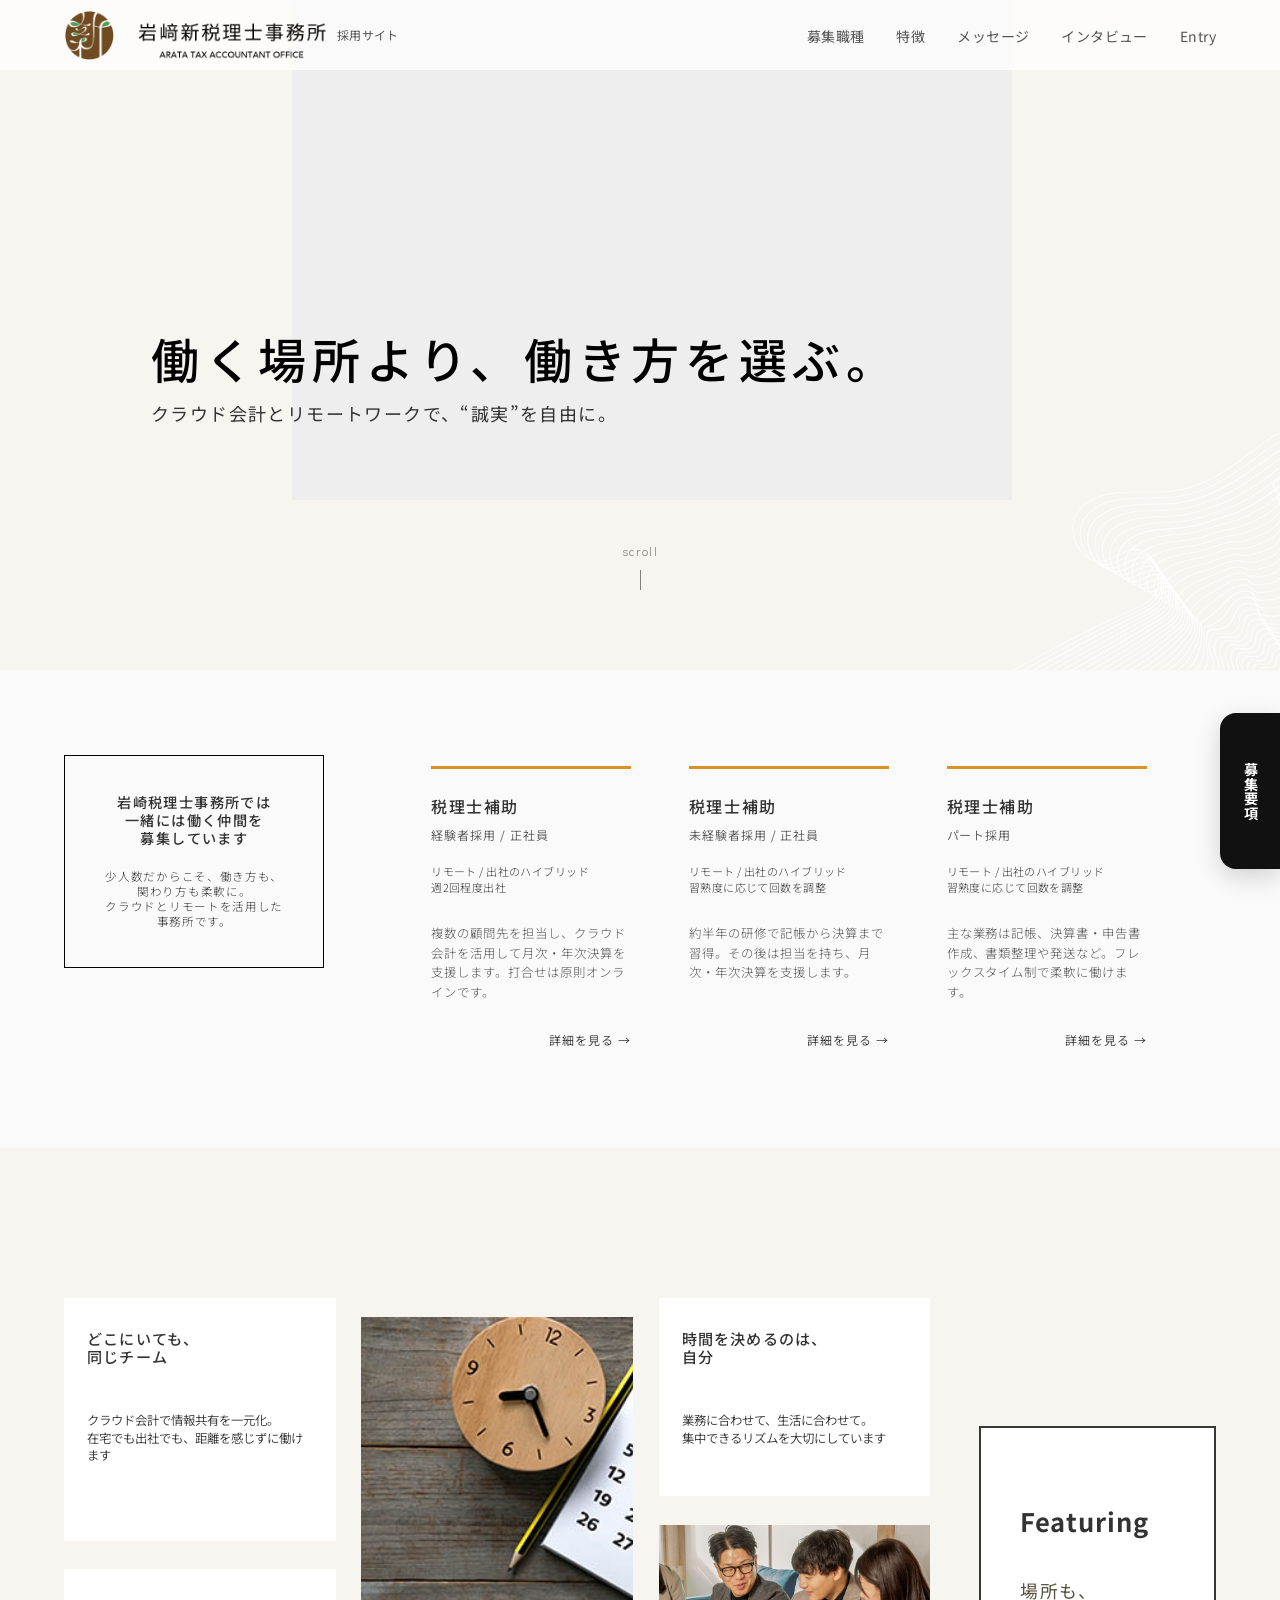
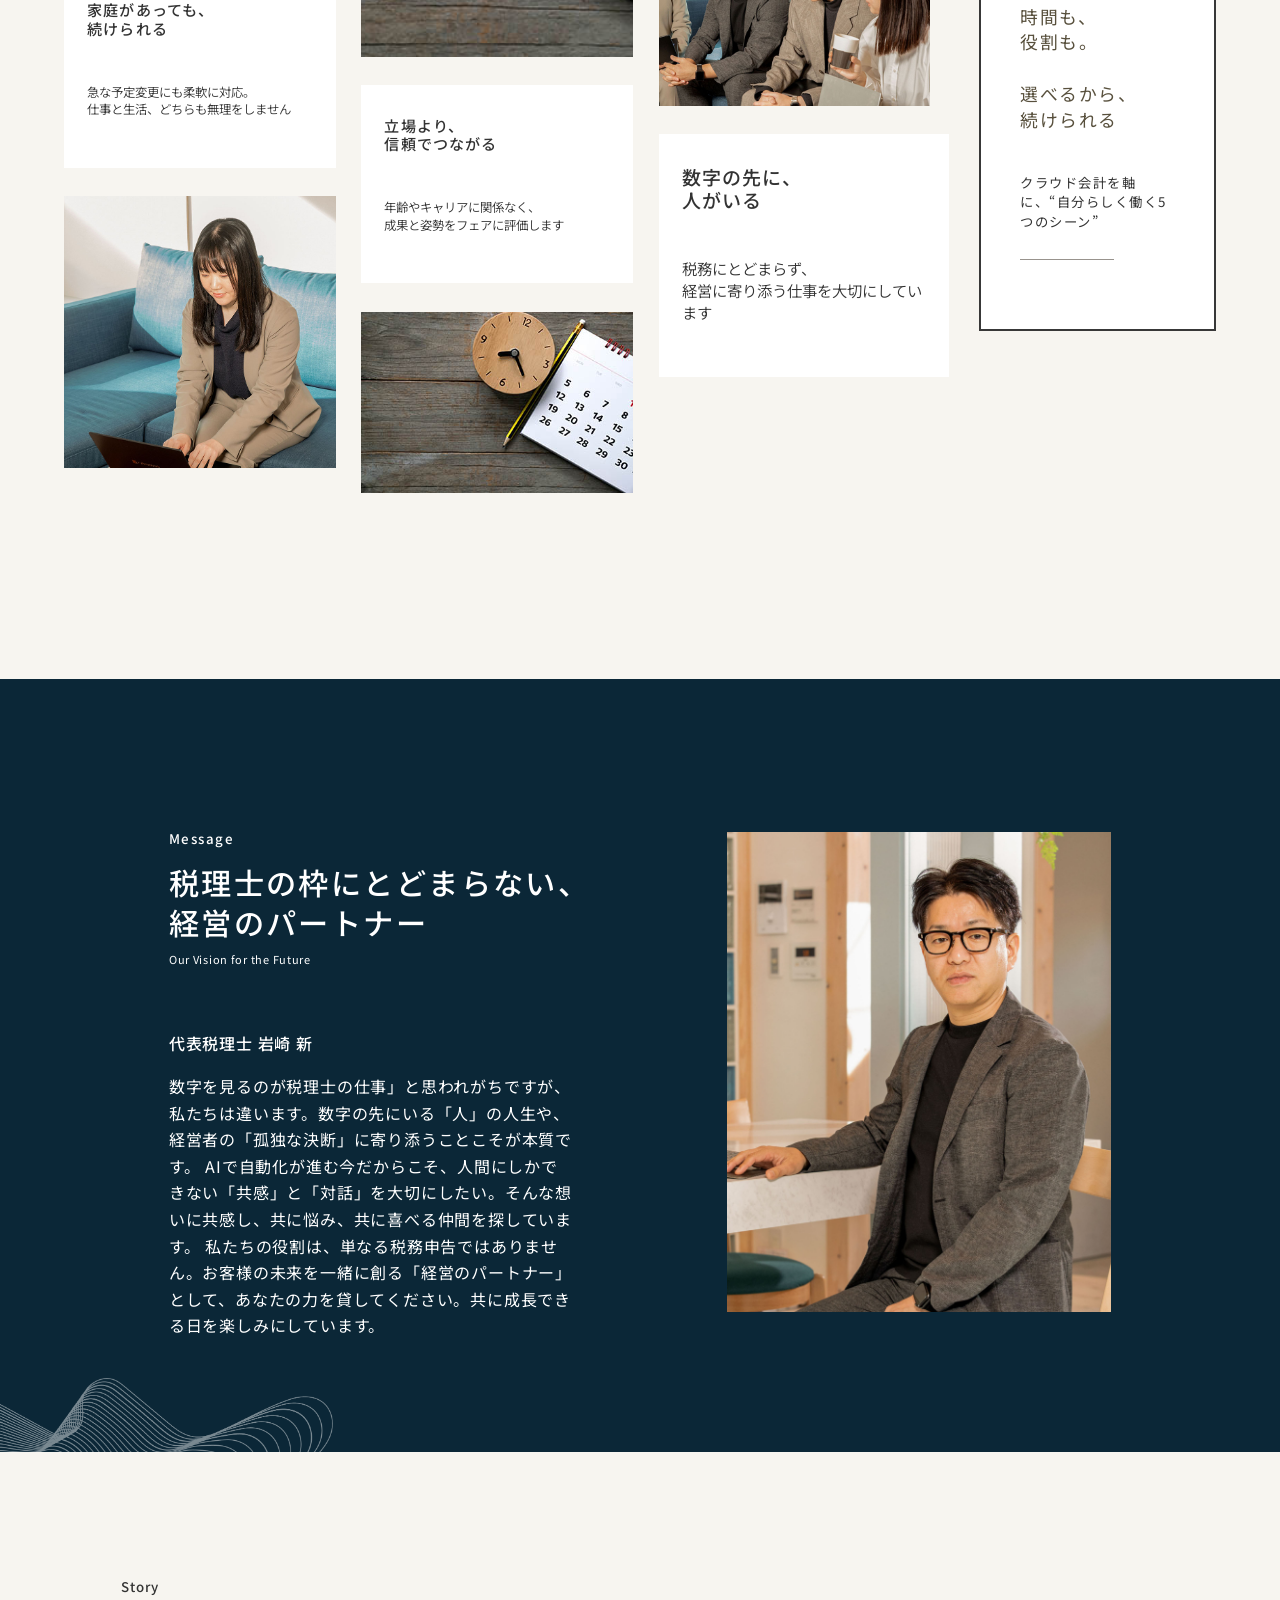
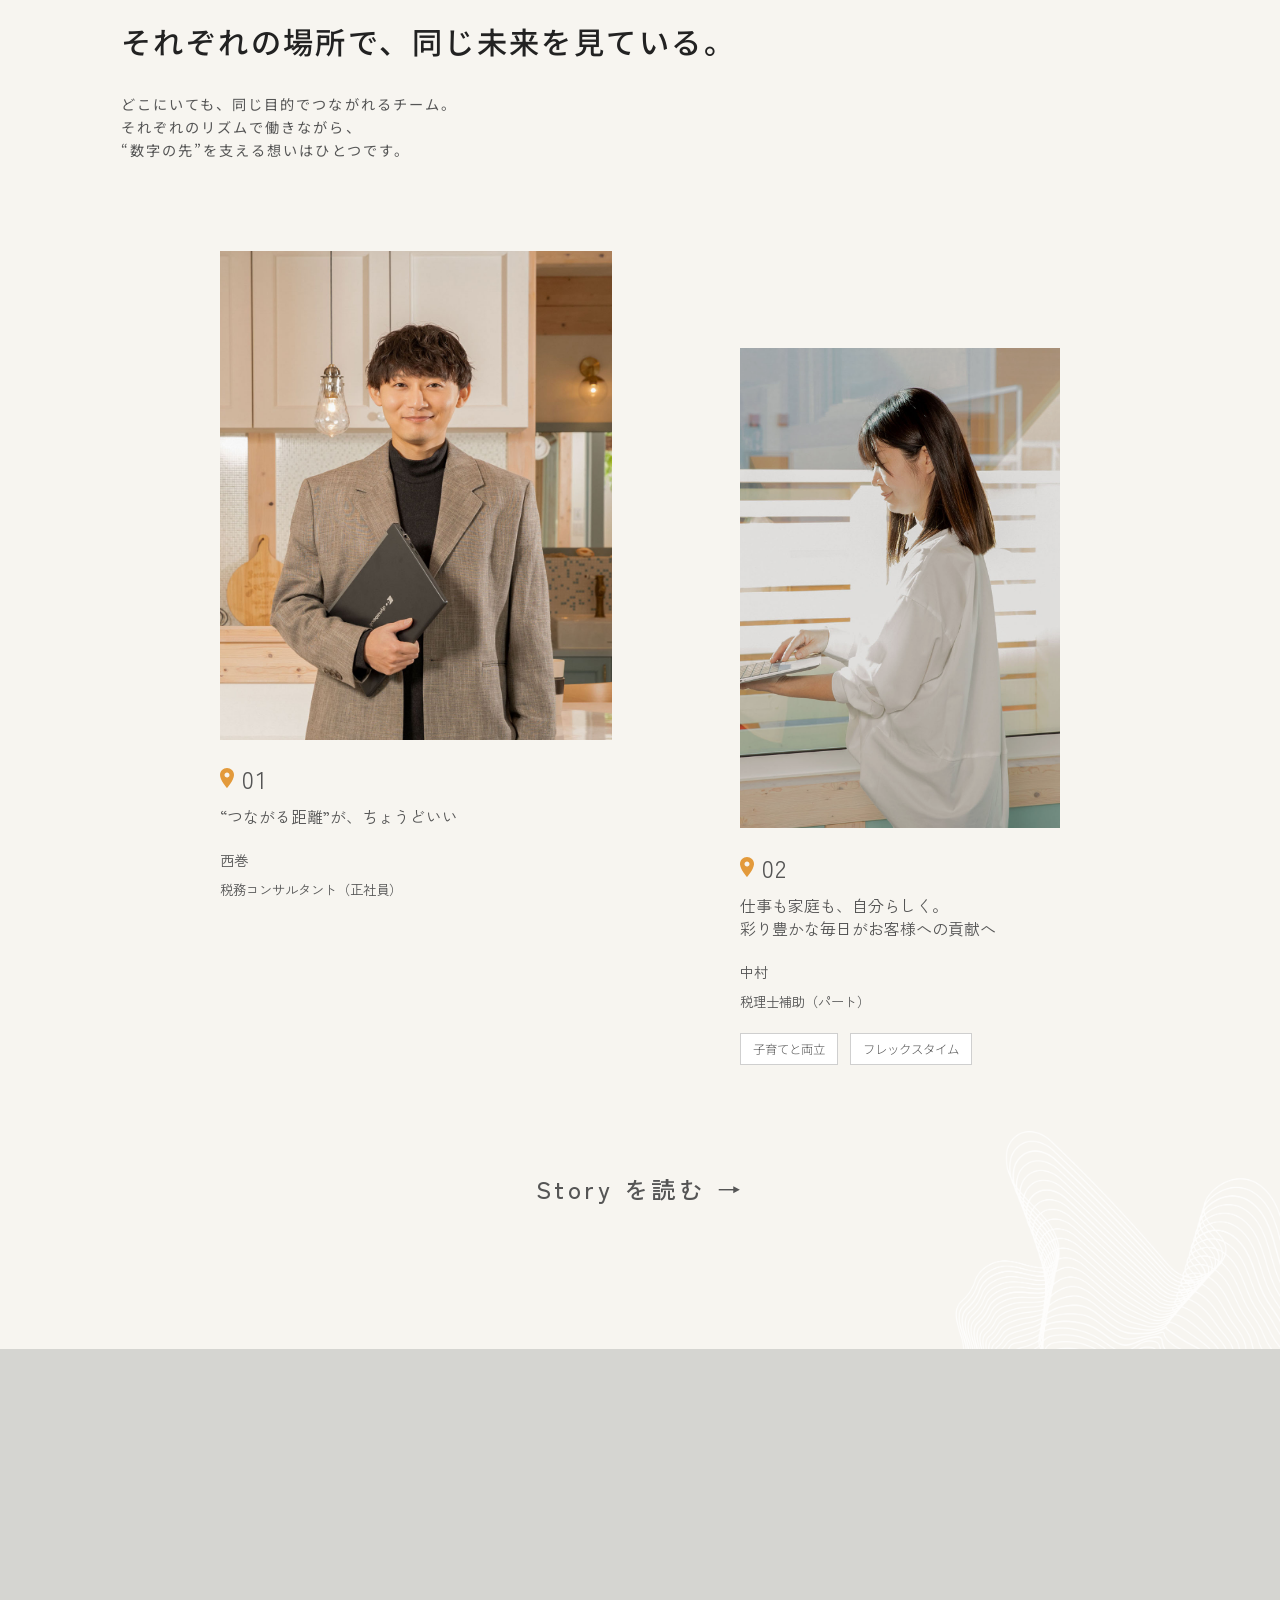
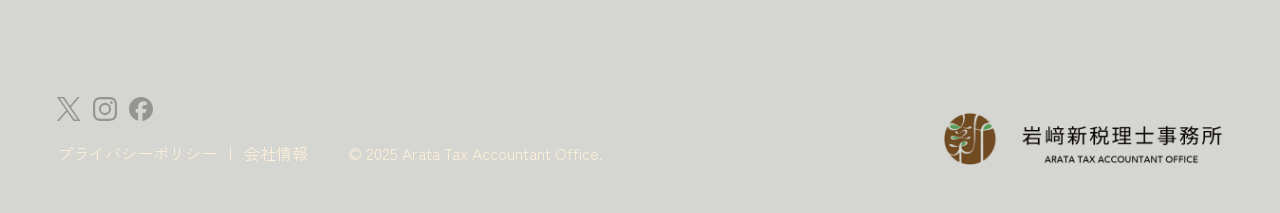
==== commit ee30aa7f: "Add files via upload" ====
--- a/index.html
+++ b/index.html
@@ -128,7 +128,7 @@
             <p class="recruit__card-status">経験者採用 / 正社員</p>
             <p class="recruit__card-desc">リモート / 出社のハイブリッド<br>週2回程度出社</p>
             <p class="recruit__card-detail">複数の顧問先を担当し、クラウド会計を活用して月次・年次決算を支援します。打合せは原則オンラインです。</p>
-            <a href="requirements/index.html" class="recruit__card-link">詳細を見る →</a>
+            <a href="requirements/index.html?job=experienced" class="recruit__card-link"> 詳細を見る →</a>
           </article>
 
           <article class="recruit__card">
@@ -136,7 +136,8 @@
             <p class="recruit__card-status">未経験者採用 / 正社員</p>
             <p class="recruit__card-desc">リモート / 出社のハイブリッド<br>習熟度に応じて回数を調整</p>
             <p class="recruit__card-detail">約半年の研修で記帳から決算まで習得。その後は担当を持ち、月次・年次決算を支援します。</p>
-            <a href="requirements/index.html" class="recruit__card-link">詳細を見る →</a>
+            <a href="requirements/index.html?job=inexperienced" class="recruit__card-link"> 詳細を見る →</a>
+
           </article>
 
           <article class="recruit__card">
@@ -144,7 +145,7 @@
             <p class="recruit__card-status">パート採用</p>
             <p class="recruit__card-desc">リモート / 出社のハイブリッド<br>習熟度に応じて回数を調整</p>
             <p class="recruit__card-detail">主な業務は記帳、決算書・申告書作成、書類整理や発送など。フレックスタイム制で柔軟に働けます。</p>
-            <a href="requirements/index.html" class="recruit__card-link">詳細を見る →</a>
+            <a href="requirements/index.html?job=part" class="recruit__card-link"> 詳細を見る →</a>
           </article>
         </div>
 
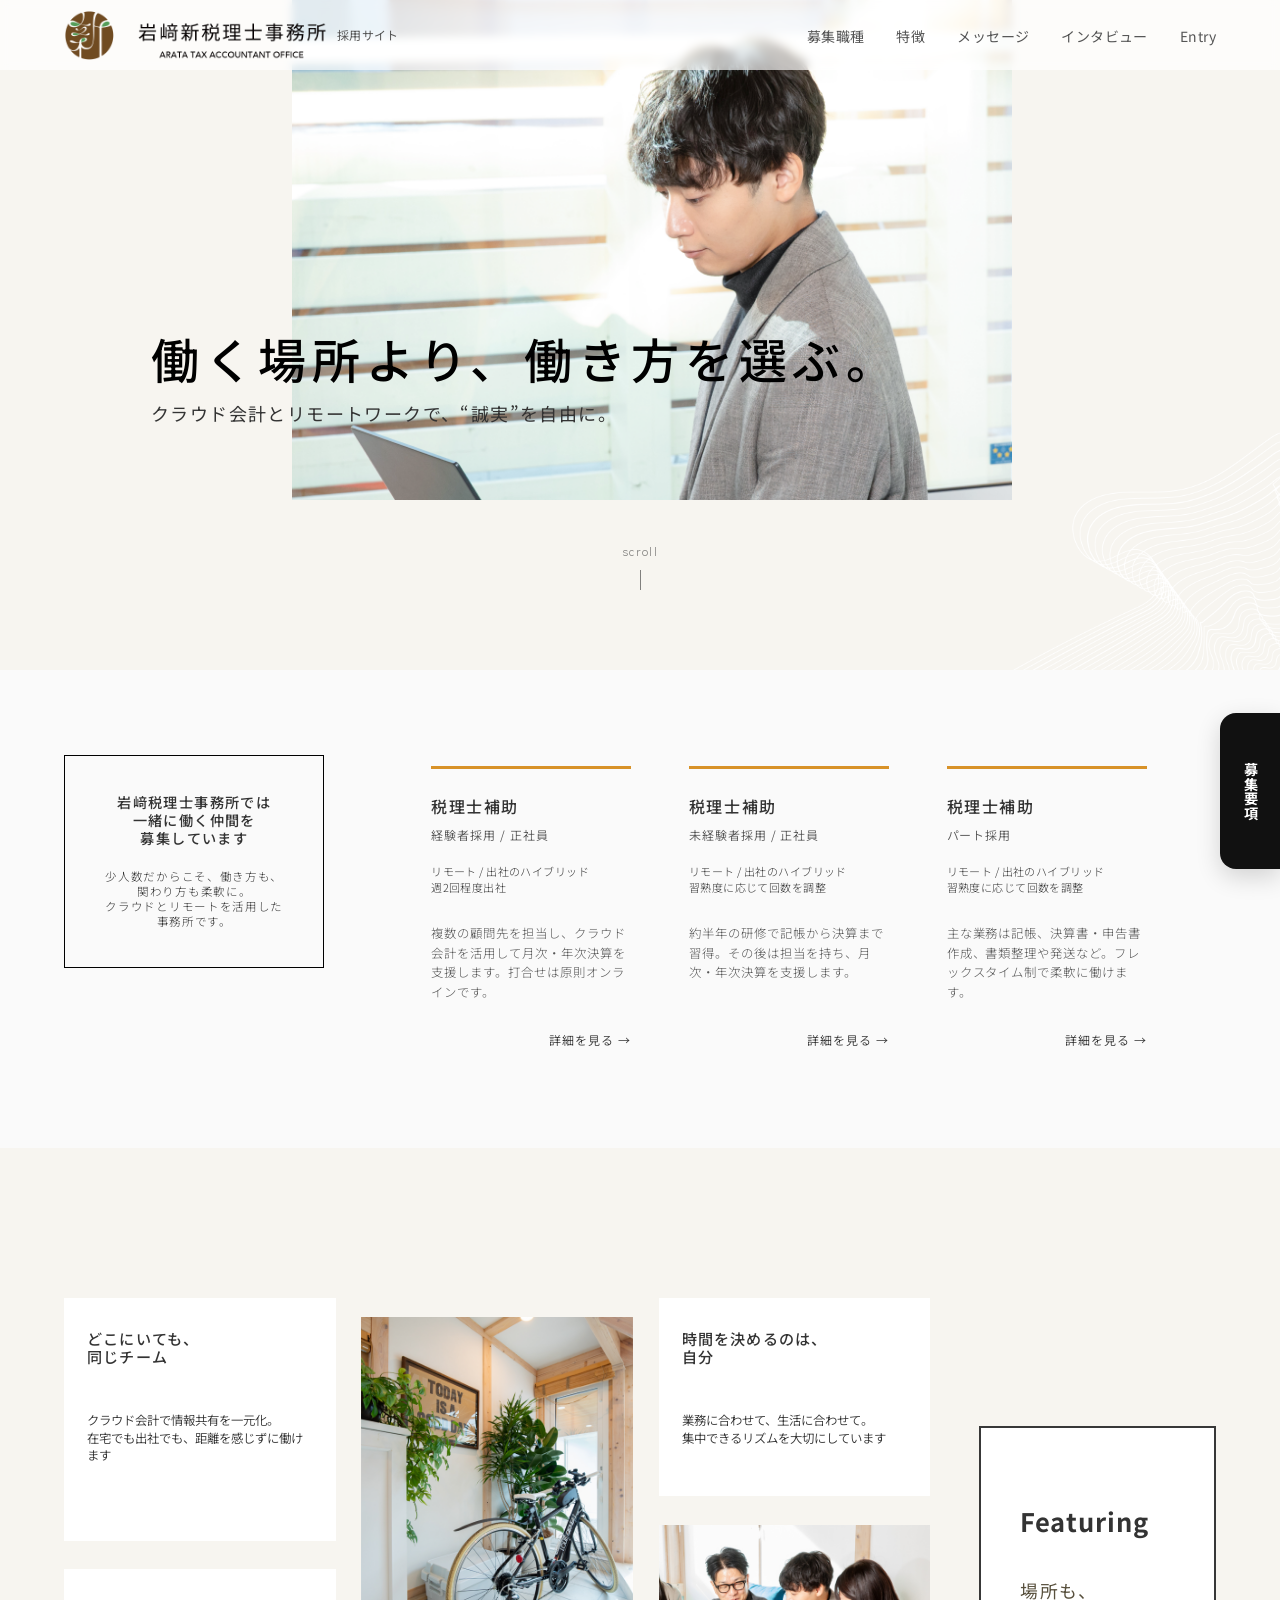
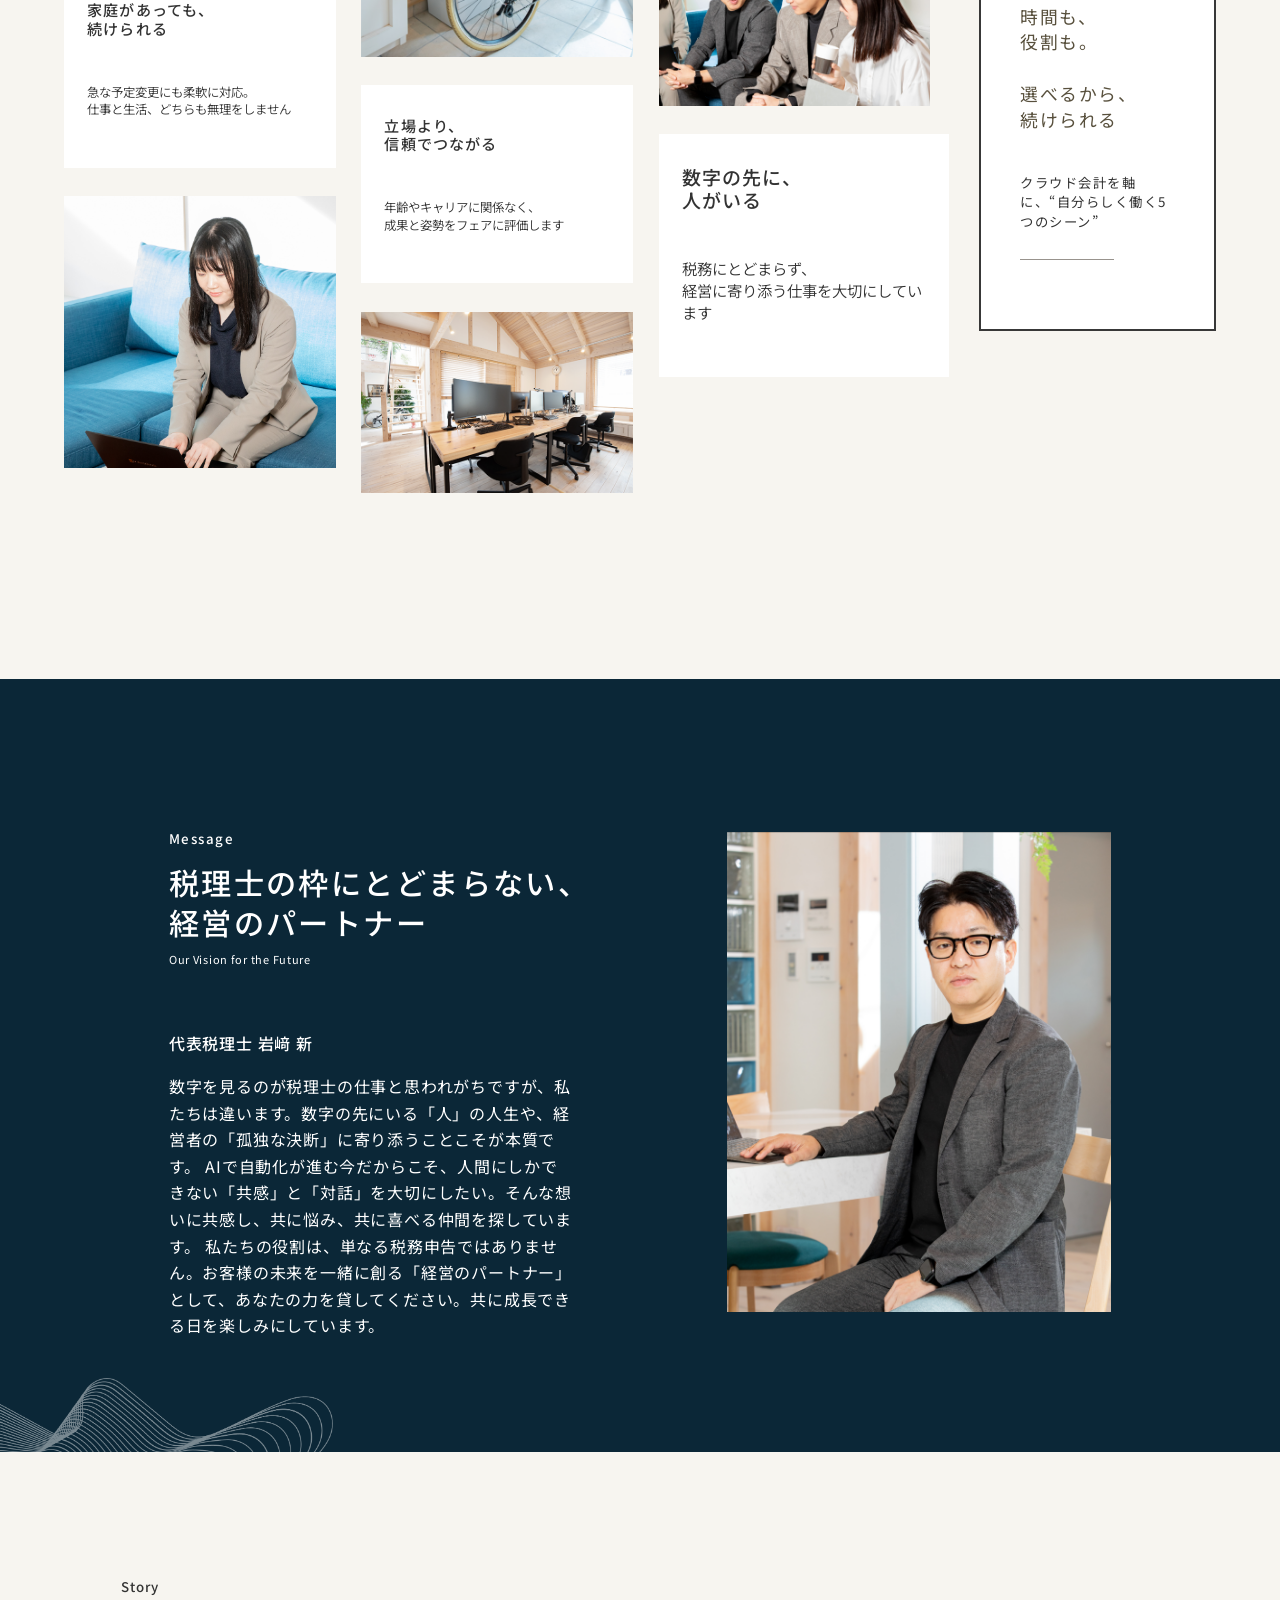
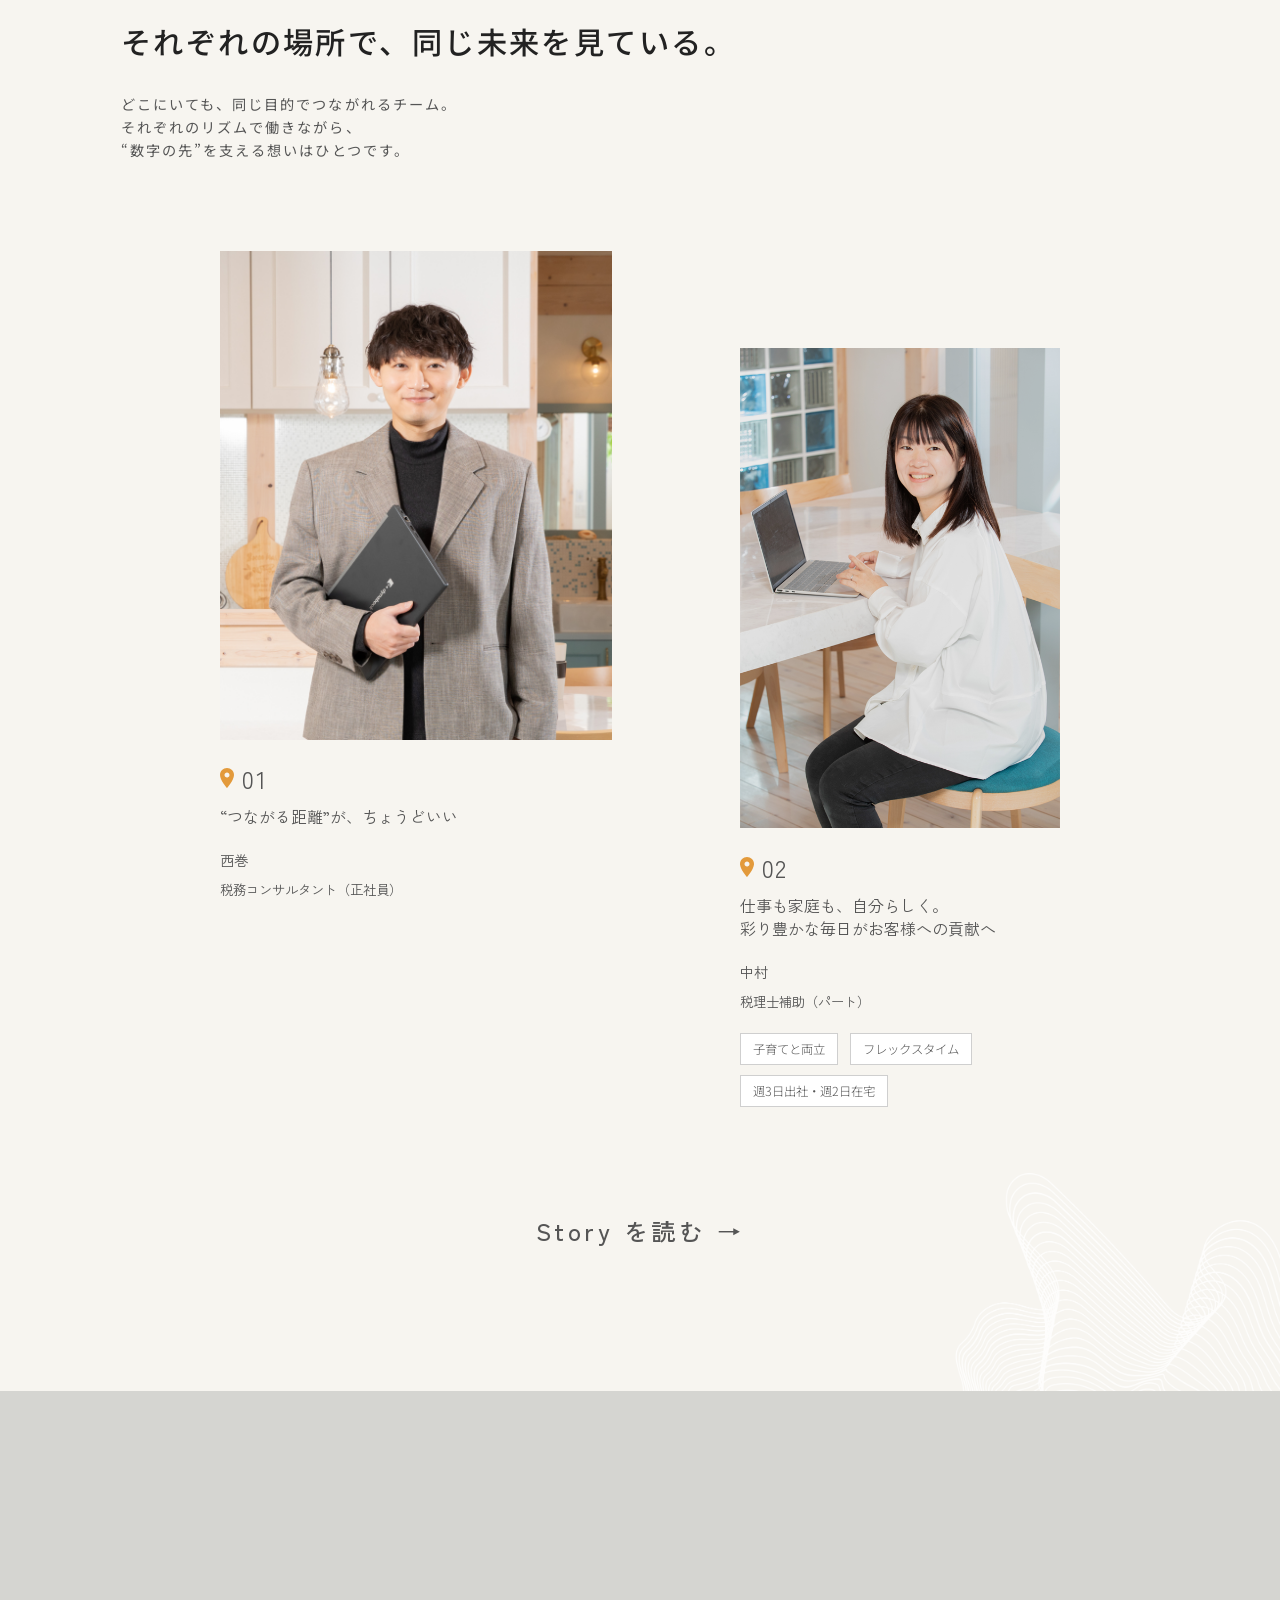
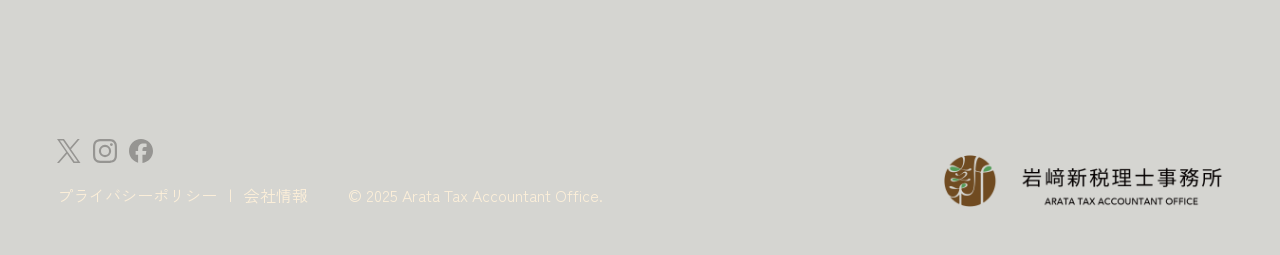
==== commit 1f9a6ac7: "Add files via upload 写真差し替え・formrun接続・最終調整" ====
--- a/index.html
+++ b/index.html
@@ -9,6 +9,8 @@
   <link href="https://fonts.googleapis.com/css2?family=Noto+Sans+JP:wght@400;500&display=swap" rel="stylesheet">
   <link rel="icon" href="img/favicon.png">
   <title>採用情報｜岩﨑新税理士事務所</title>
+  <meta name="description" content="岩﨑新税理士事務所で働くスタッフのインタビューをご紹介します。働き方や仕事内容、職場の雰囲気について実際の声を掲載しています。">
+  <meta name="description" content="札幌市の岩﨑新税理士事務所の採用情報。ZoomやITツールを活用した柔軟な働き方を取り入れています。税務の知識を身につけながら成長できる環境で、私たちと一緒に税務のプロを目指しませんか？">
   <link rel="stylesheet" href="./css/style.css">
 </head>
 <body class="page-home">
@@ -17,7 +19,7 @@
       <div class="site-header__branding">
         <h1 class="site-header__logo">
           <a href="index.html" class="site-header__logo-link">
-            <img src="img/logo_header.png" alt="岩崎税理士事務所">
+            <img src="img/logo_header.png" alt="岩﨑税理士事務所">
           </a>
         </h1>
 
@@ -46,8 +48,8 @@
     </div>
   </header>
   <header class="sp-header">
-    <a href="./" class="sp-header__brand" aria-label="岩崎新税理士事務所 採用サイト">
-      <img src="img/logo_header.png" alt="岩崎新税理士事務所">
+    <a href="./" class="sp-header__brand" aria-label="岩﨑新税理士事務所 採用サイト">
+      <img src="img/logo_header.png" alt="岩﨑新税理士事務所">
       <span class="sp-header__site-label">採用サイト</span>
     </a>
 
@@ -82,8 +84,8 @@
         <div class="hero__visual-area">
           <figure class="hero__image-box">
             <picture>
-              <source media="(max-width: 768px)" srcset="./img/nishimaki-sp-FV.jpg">
-              <img src="./img/nishimaki-pc-FV.jpg" alt="西巻先生">
+              <source media="(max-width: 768px)" srcset="./img/nishimaki-sp-FV.webp">
+              <img src="./img/nishimaki-pc-FV.webp" alt="西巻先生">
             </picture>
           </figure>
           <div class="hero__copy">
@@ -109,8 +111,8 @@
         <div class="recruit__lead-box">
           <div class="recruit__lead-inner">
             <h2 class="recruit__lead-title">
-              岩崎税理士事務所では<br>
-              一緒には働く仲間を<br>
+              岩﨑税理士事務所では<br>
+              一緒に働く仲間を<br>
               募集しています
             </h2>
             <p class="recruit__lead-text">
@@ -171,13 +173,13 @@
         </article>
 
         <figure class="feature-card feature-card--photo feature-card--p1">
-          <img src="./img/featuring-women.jpg" alt="働く人物">
+          <img src="./img/featuring-women.webp" alt="働く人物">
         </figure>
       </div>
 
       <div class="feature__col feature__col--center">
         <figure class="feature-card feature-card--photo feature-card--p2">
-          <img src="img/sumple.jpg" alt="電球の写真">
+          <img src="img/interior-01.webp" alt="自転車の写真">
         </figure>
 
         <article class="feature-card feature-card--text feature-card--t3">
@@ -188,7 +190,7 @@
         </article>
 
         <figure class="feature-card feature-card--photo feature-card--p3">
-          <img src="img/sumple.jpg" alt="時計とカレンダー">
+          <img src="img/interior-05.webp" alt="パソコンと階段">
         </figure>
       </div>
 
@@ -201,7 +203,7 @@
         </article>
 
         <figure class="feature-card feature-card--photo feature-card--p4">
-          <img src="./img/featuring-set.jpg" alt="打ち合わせ風景">
+          <img src="./img/featuring-set.webp" alt="打ち合わせ風景">
         </figure>
 
         <article class="feature-card feature-card--text feature-card--t5">
@@ -275,7 +277,7 @@
             </p>
           </div>
           <figure class="feature-sp__image">
-            <img src="./img/featuring-women.jpg" alt="働く人物">
+            <img src="./img/featuring-women.webp" alt="働く人物">
           </figure>
         </article>
 
@@ -292,7 +294,7 @@
             </p>
           </div>
           <figure class="feature-sp__image">
-            <img src="./img/sumple.jpg" alt="時計とカレンダー">
+            <img src="./img/interior-01.webp" alt="自転車の写真">
           </figure>
         </article>
 
@@ -308,7 +310,7 @@
             </p>
           </div>
           <figure class="feature-sp__image">
-            <img src="./img/featuring-set.jpg" alt="打ち合わせ風景">
+            <img src="./img/featuring-set.webp" alt="スタッフの談笑">
           </figure>
         </article>
 
@@ -325,7 +327,7 @@
             </p>
           </div>
           <figure class="feature-sp__image">
-            <img src="./img/sumple.jpg" alt="電球の写真">
+            <img src="./img/interior-05.webp" alt="パソコンと階段">
           </figure>
         </article>
 
@@ -341,7 +343,7 @@
             </p>
           </div>
           <figure class="feature-sp__image">
-            <img src="./img/sumple.jpg" alt="書類を見る人物">
+            <img src="./img/exterior-03.webp" alt="建物の外観">
           </figure>
         </article>
 
@@ -365,13 +367,13 @@
     </div>
 
     <figure class="message__image">
-      <img src="./img/iwasaki.jpg" alt="メッセージセクションの人物写真">
+      <img src="./img/iwasaki.webp" alt="メッセージセクションの人物写真">
     </figure>
 
     <div class="message__text">
-      <p class="message__name">代表税理士 岩崎 新</p>
+      <p class="message__name">代表税理士 岩﨑 新</p>
       <p>
-        数字を見るのが税理士の仕事」と思われがちですが、私たちは違います。数字の先にいる「人」の人生や、経営者の「孤独な決断」に寄り添うことこそが本質です。 AIで自動化が進む今だからこそ、人間にしかできない「共感」と「対話」を大切にしたい。そんな想いに共感し、共に悩み、共に喜べる仲間を探しています。 私たちの役割は、単なる税務申告ではありません。お客様の未来を一緒に創る「経営のパートナー」として、あなたの力を貸してください。共に成長できる日を楽しみにしています。
+        数字を見るのが税理士の仕事と思われがちですが、私たちは違います。数字の先にいる「人」の人生や、経営者の「孤独な決断」に寄り添うことこそが本質です。 AIで自動化が進む今だからこそ、人間にしかできない「共感」と「対話」を大切にしたい。そんな想いに共感し、共に悩み、共に喜べる仲間を探しています。 私たちの役割は、単なる税務申告ではありません。お客様の未来を一緒に創る「経営のパートナー」として、あなたの力を貸してください。共に成長できる日を楽しみにしています。
       </p>
     </div>
     </div>
@@ -408,8 +410,8 @@
 
         <figure class="story-card__image">
           <picture>
-          <source media="(max-width: 768px)" srcset="./img/nishimaki-story-sp.jpg">
-          <img src="./img/nishimaki-story.jpg" alt="西巻">
+          <source media="(max-width: 768px)" srcset="./img/nishimaki-story-sp.webp">
+          <img src="./img/nishimaki-story.webp" alt="西巻">
         </picture>
         </figure>
 
@@ -438,8 +440,8 @@
 
         <figure class="story-card__image" data-tone="bright">
           <picture>
-            <source media="(max-width: 768px)" srcset="./img/nakamura-story-sp.jpg">
-            <img src="./img/nakamura-story-top.jpg" alt="中村">
+            <source media="(max-width: 768px)" srcset="./img/nakamura-story-sp_03.webp">
+            <img src="./img/nakamura-story-top_02.webp" alt="中村">
           </picture>
         </figure>
 
@@ -452,6 +454,7 @@
         <div class="story-card__tags">
           <span class="story-card__tag">子育てと両立</span>
           <span class="story-card__tag">フレックスタイム</span>
+          <span class="story-card__tag">週3日出社・週2日在宅</span>
         </div>
       </article>
     </div>
@@ -492,7 +495,7 @@
 
     <div class="site-footer__right">
       <a href="index.html" class="site-header__logo-link">
-        <img src="./img/logo_header.png" alt="岩崎税理士事務所">
+        <img src="./img/logo_header.png" alt="岩﨑税理士事務所">
       </a>
     </div>
 
@@ -554,11 +557,11 @@
           const el = entry.target;
 
           if (el.classList.contains('story-card--01')) {
-            setTimeout(() => el.classList.add('is-show'), 0);
+            setTimeout(() => el.classList.add('is-show'), 120);
           }
 
           if (el.classList.contains('story-card--02')) {
-            setTimeout(() => el.classList.add('is-show'), 200);
+            setTimeout(() => el.classList.add('is-show'), 320);
           }
 
           // 【修正箇所2】
@@ -568,8 +571,8 @@
         }
       });
     }, {
-      rootMargin: '0px 0px -150px 0px',
-      threshold: 0.2
+      rootMargin: '0px 0px -60px 0px',
+      threshold: 0.05
     });
 
 // 【修正箇所3】
--- a/css/style.css
+++ b/css/style.css
@@ -2098,7 +2098,7 @@
 @media (max-width: 768px) {
   .story {
     padding-top: 72px;
-    padding-bottom: 96px;
+    /* padding-bottom: 96px; */
   }
 
   .story__heading {
@@ -2257,7 +2257,7 @@
   
   .story {
     padding-top: 72px;
-    padding-bottom: 120px;
+    /* padding-bottom: 120px; */
   }
 
   .story__heading {
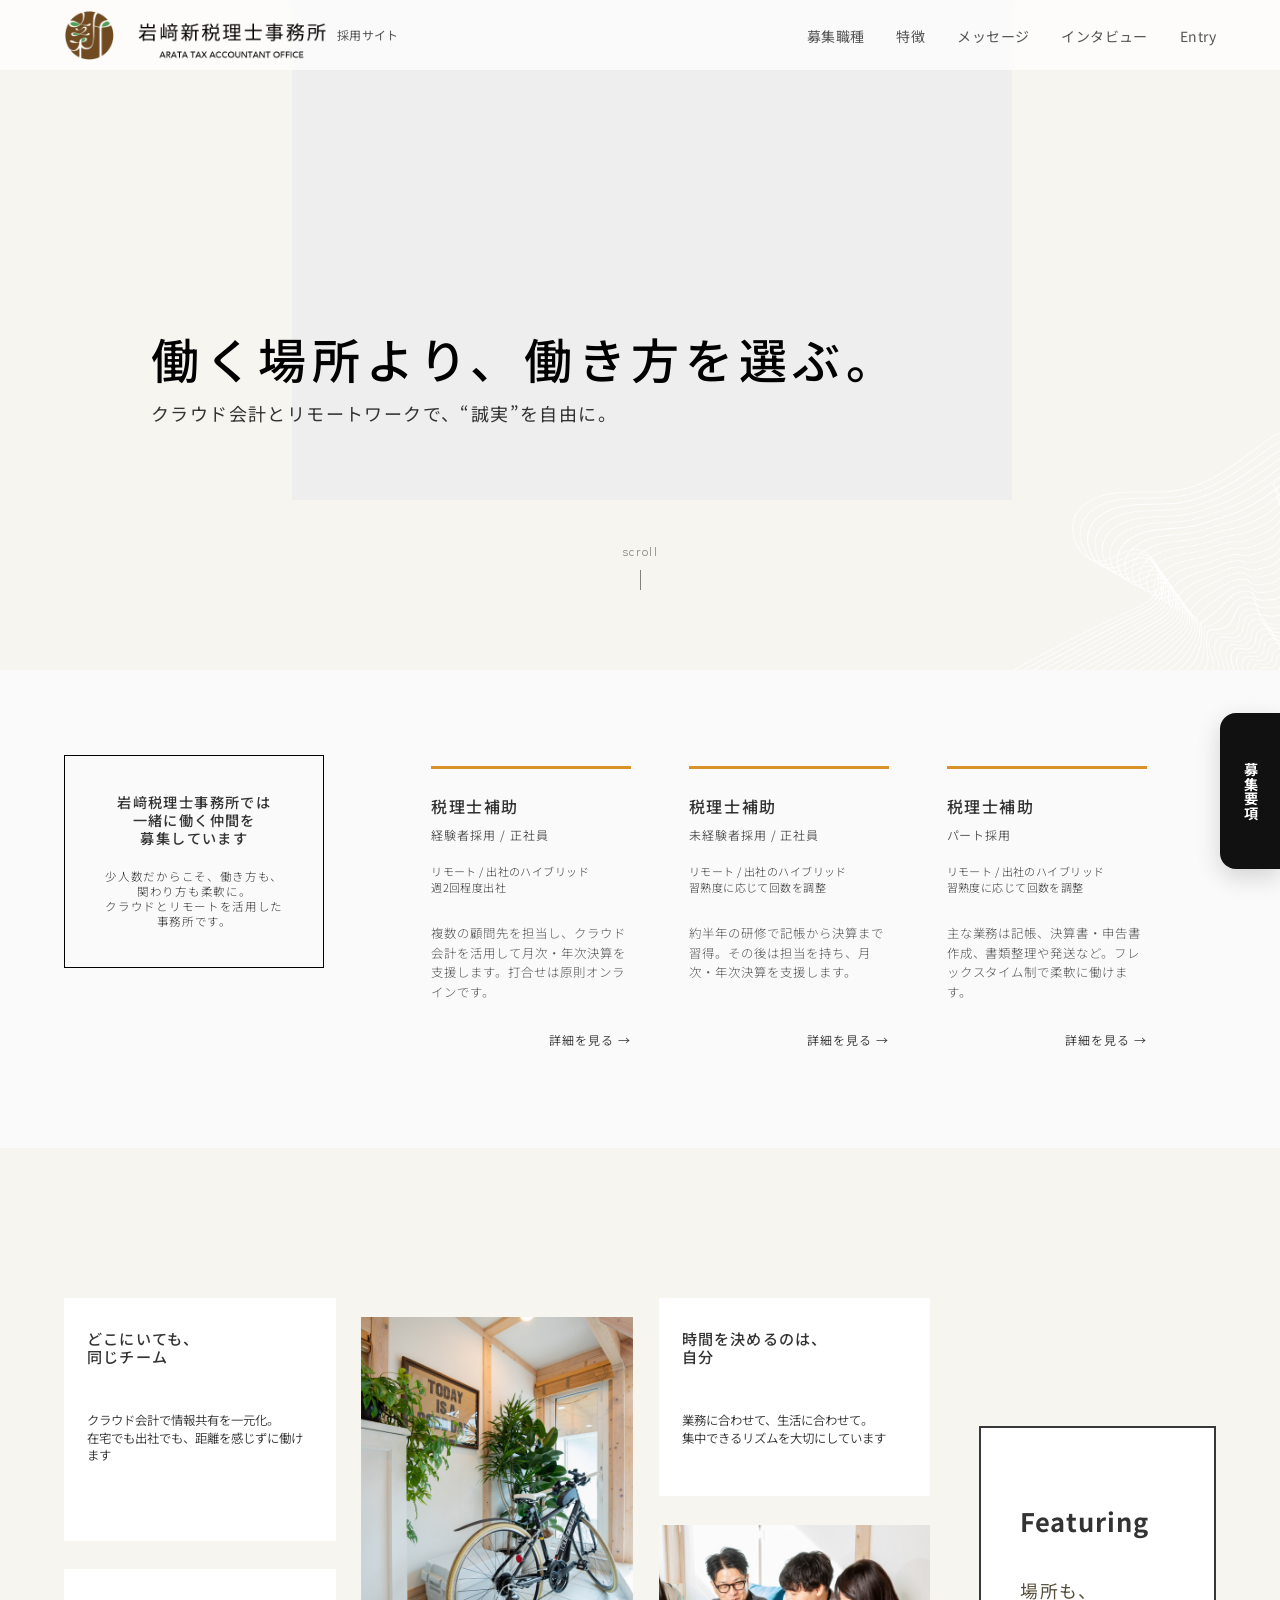
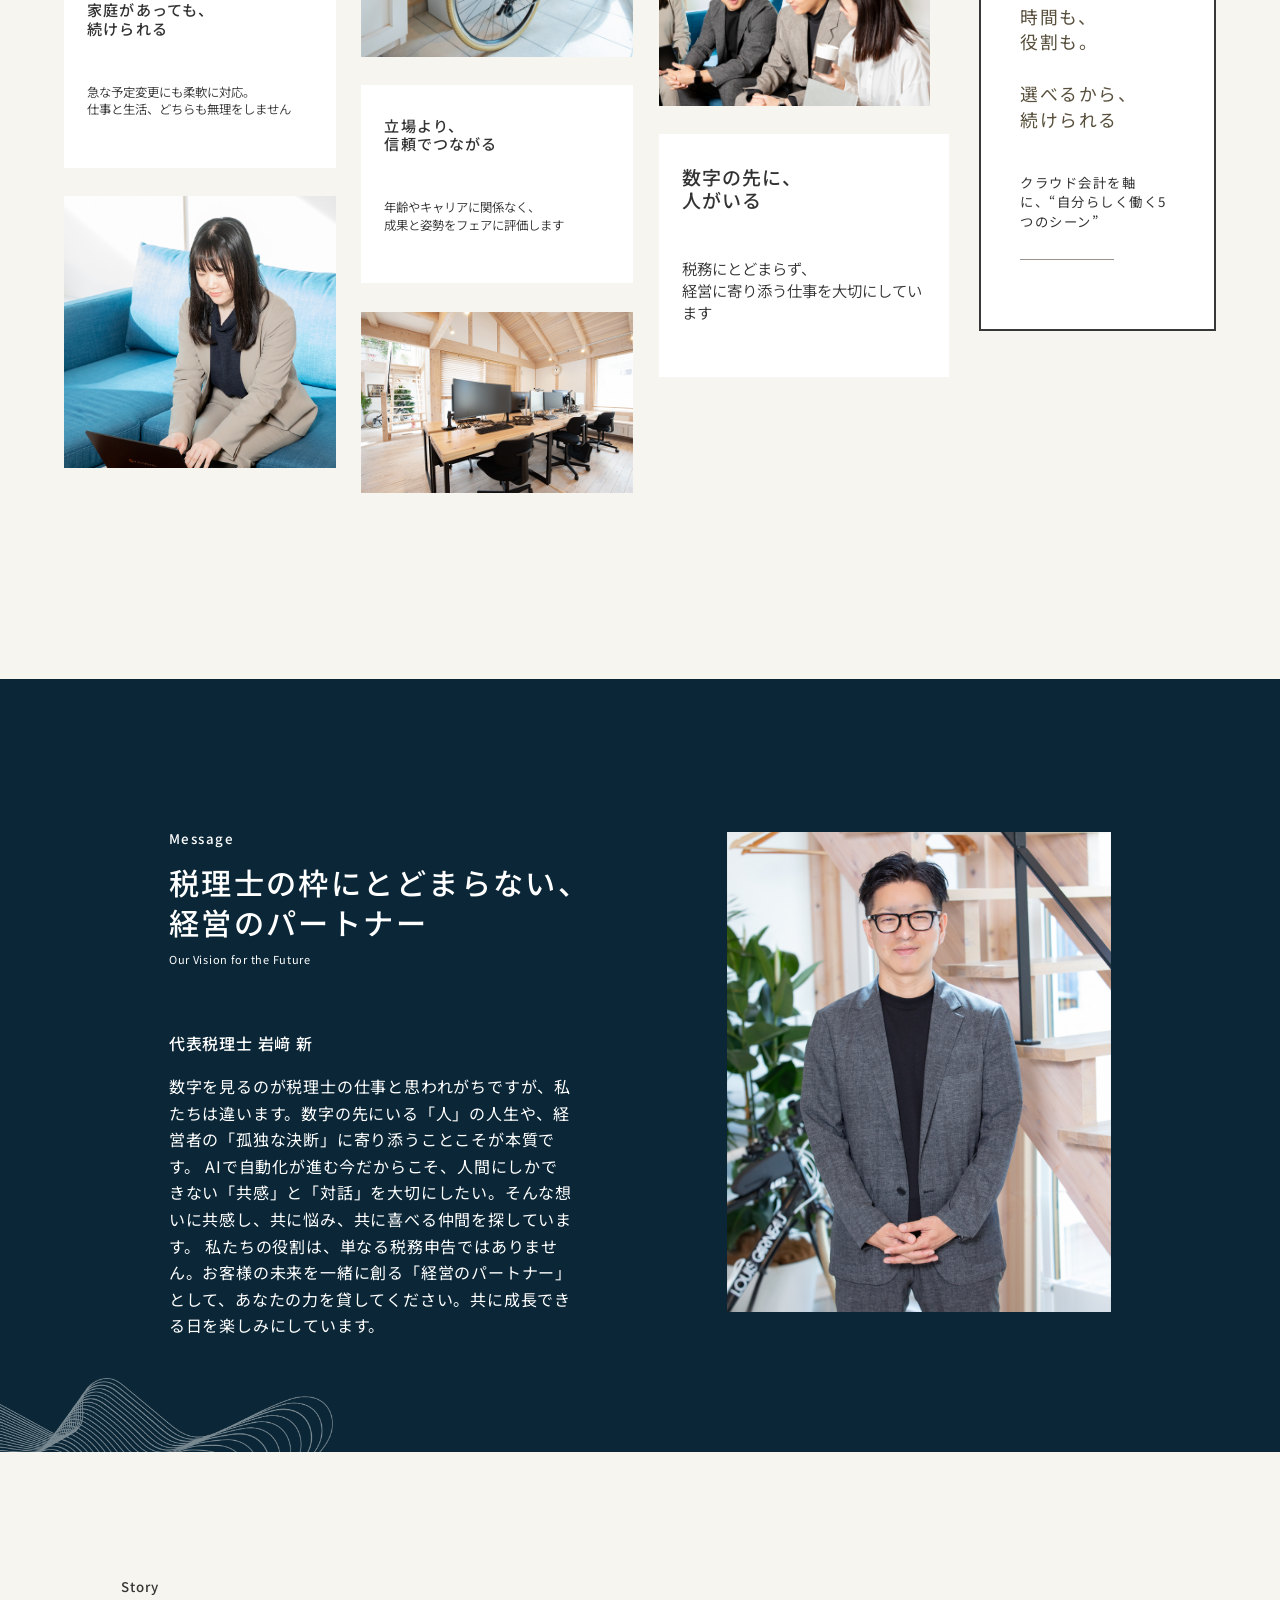
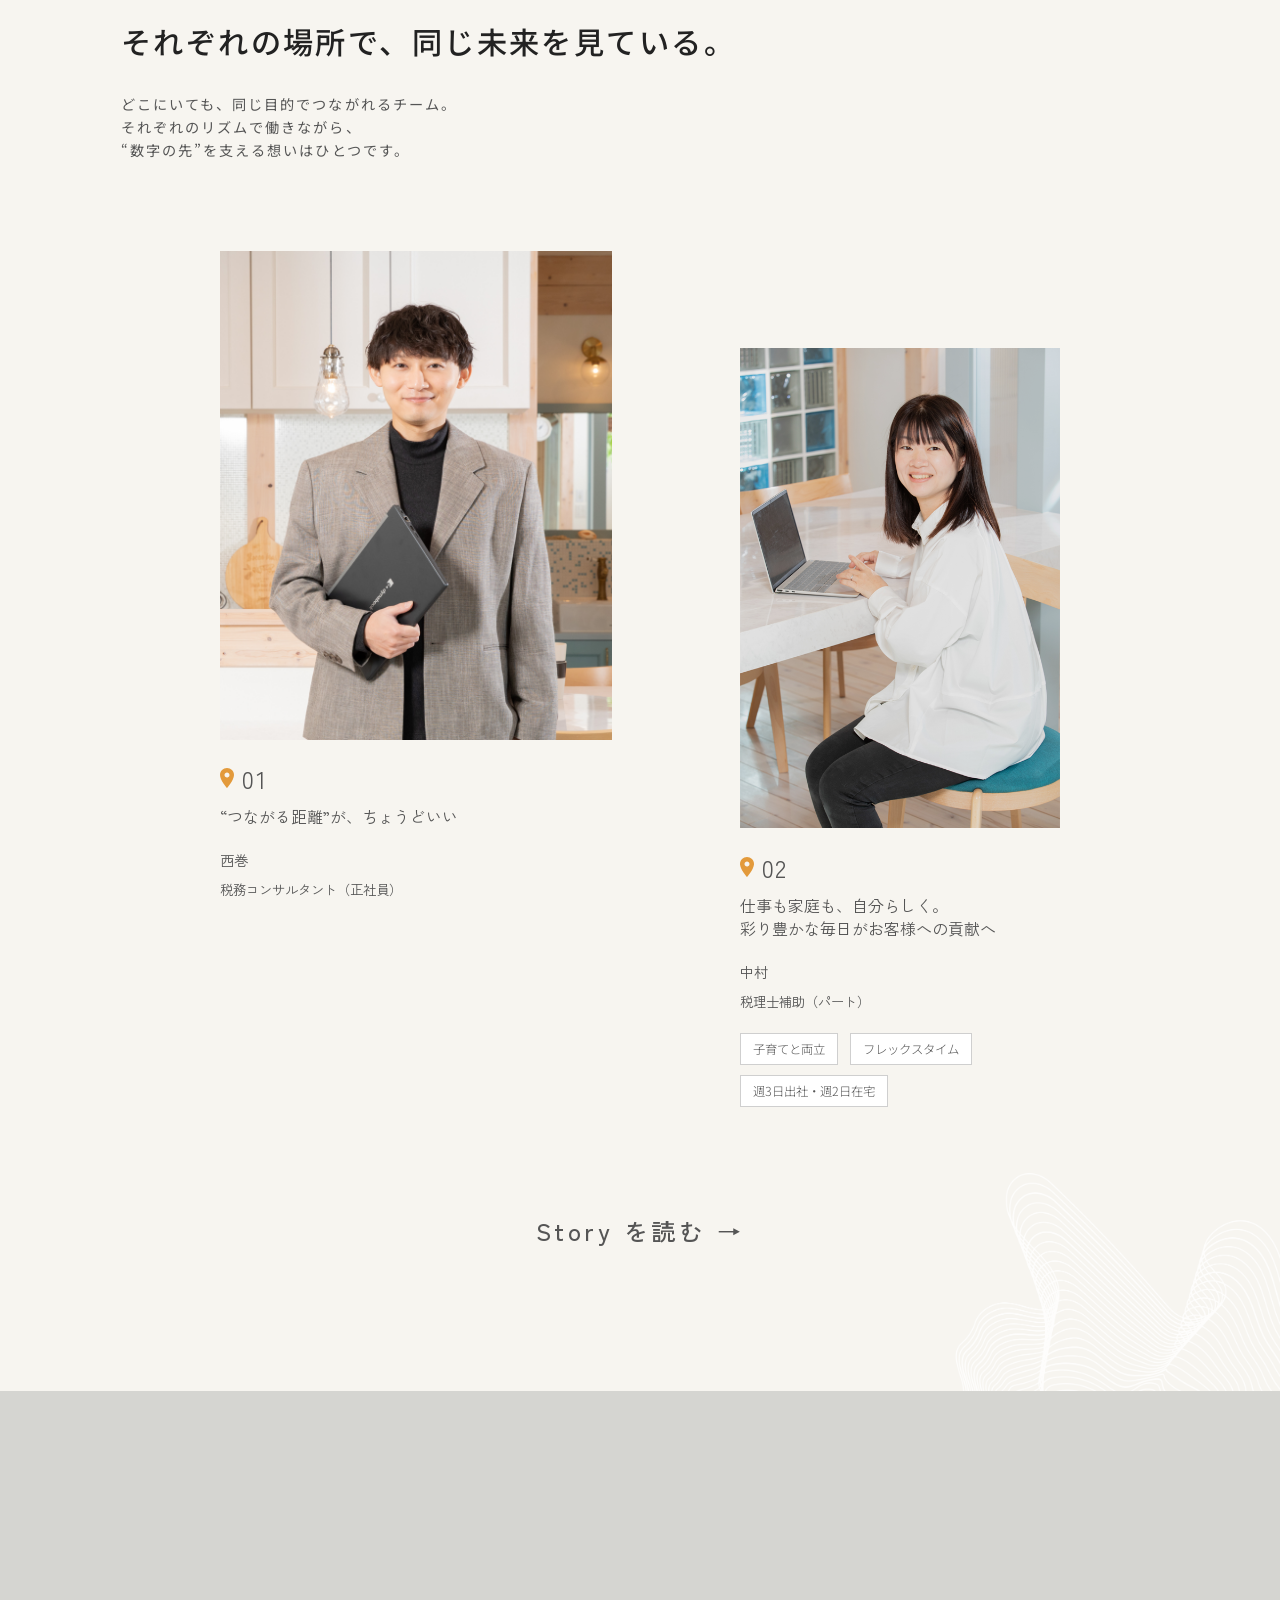
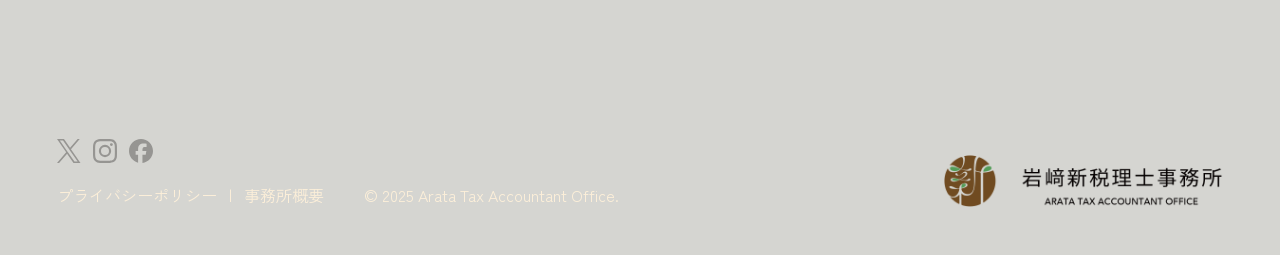
==== commit c31179e5: "Add files via upload" ====
--- a/index.html
+++ b/index.html
@@ -484,7 +484,7 @@
       <div class="site-footer__bottom">
         <nav class="site-footer__nav" aria-label="フッターナビゲーション">
           <a href="https://iwasaki-taxoffice.jp/privacy/" class="site-footer__nav-link">プライバシーポリシー</a>
-          <a href="https://iwasaki-taxoffice.jp/office/" class="site-footer__nav-link">会社情報</a>
+          <a href="https://iwasaki-taxoffice.jp/office/" class="site-footer__nav-link">事務所概要</a>
         </nav>
 
         <p class="site-footer__copy">
--- a/css/style.css
+++ b/css/style.css
@@ -441,7 +441,7 @@
 
   .sp-header__brand img {
     display: block;
-    width: clamp(104px, 18vw, 132px);
+    width: clamp(120px, 18vw, 132px);
     height: auto;
     aspect-ratio: 104 / 19;
     flex: 0 0 auto;
@@ -451,7 +451,7 @@
     margin-top: clamp(1px, 0.3vw, 2px);
     color: #555;
     font-family: "Noto Sans JP", sans-serif;
-    font-size: clamp(10px, 1.5vw, 12px);
+    font-size: clamp(13px, 1.5vw, 12px);
     font-weight: 400;
     line-height: 1;
     white-space: nowrap;
